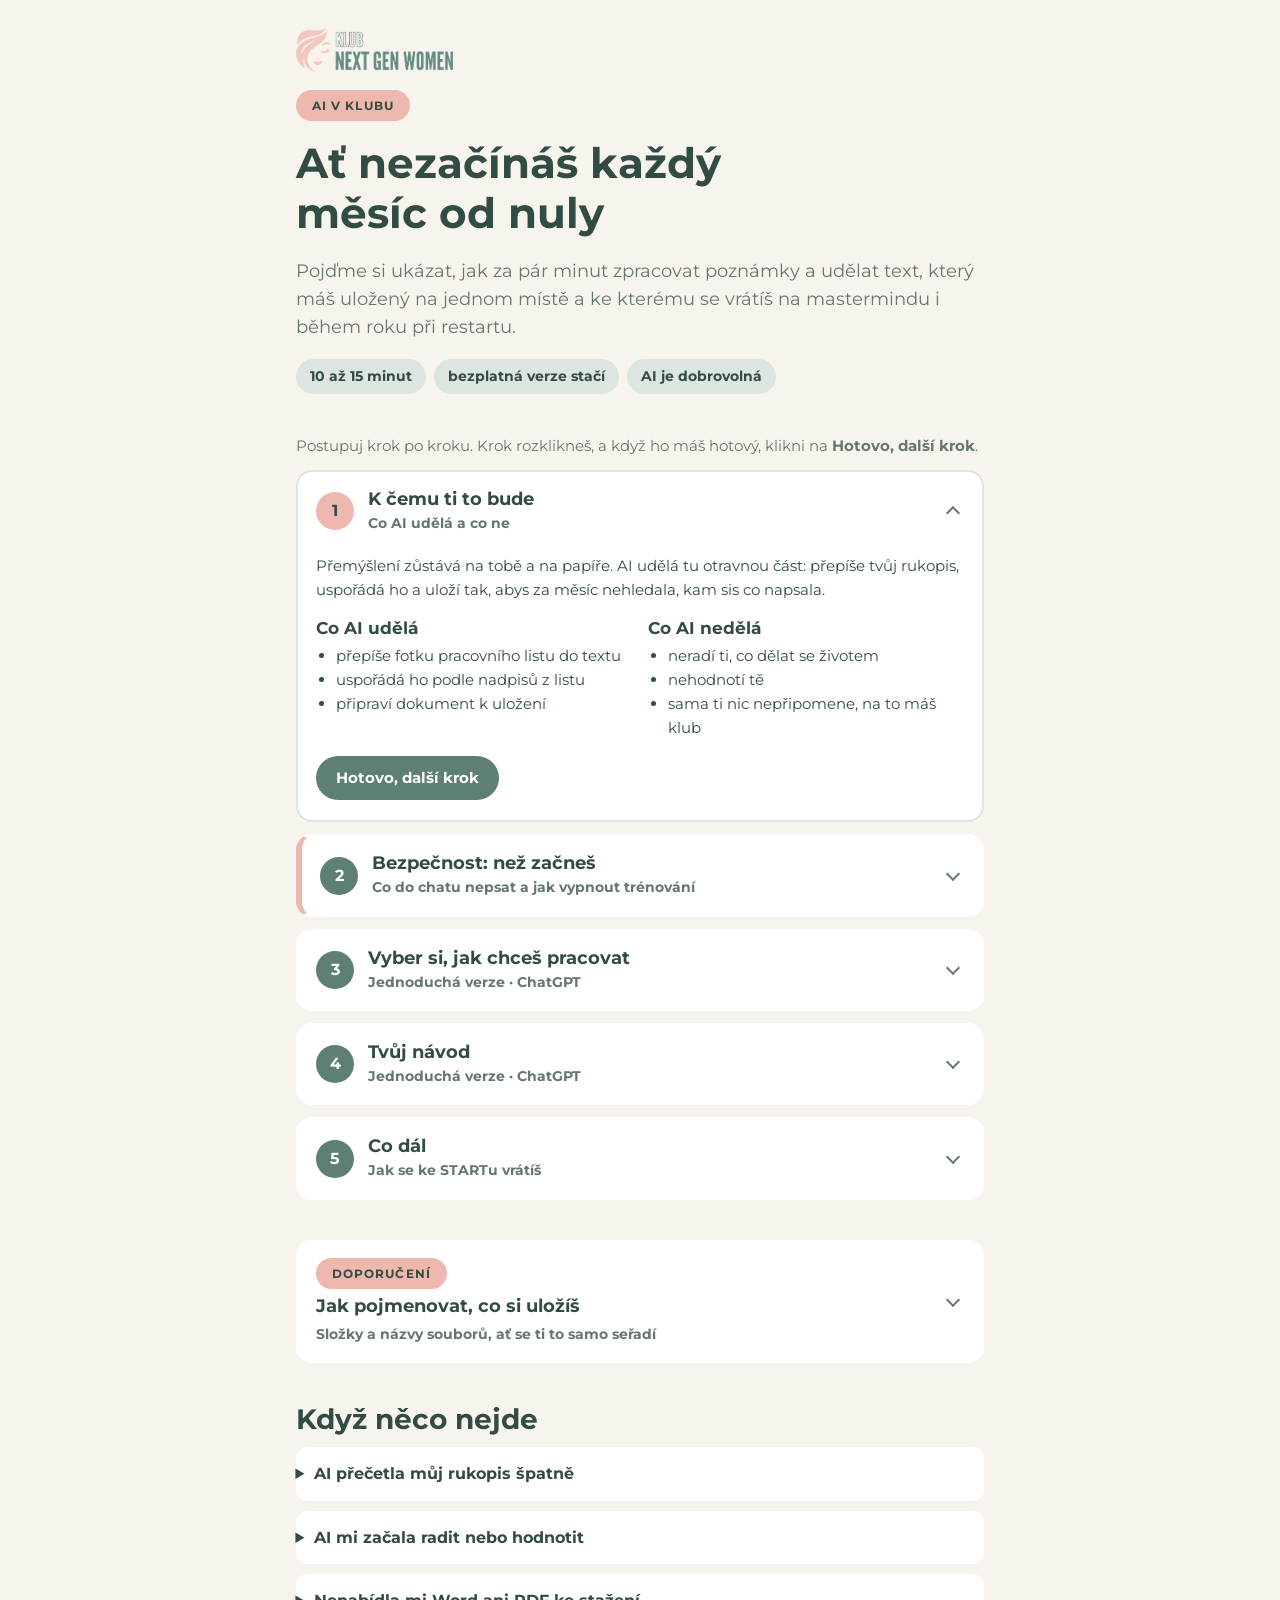
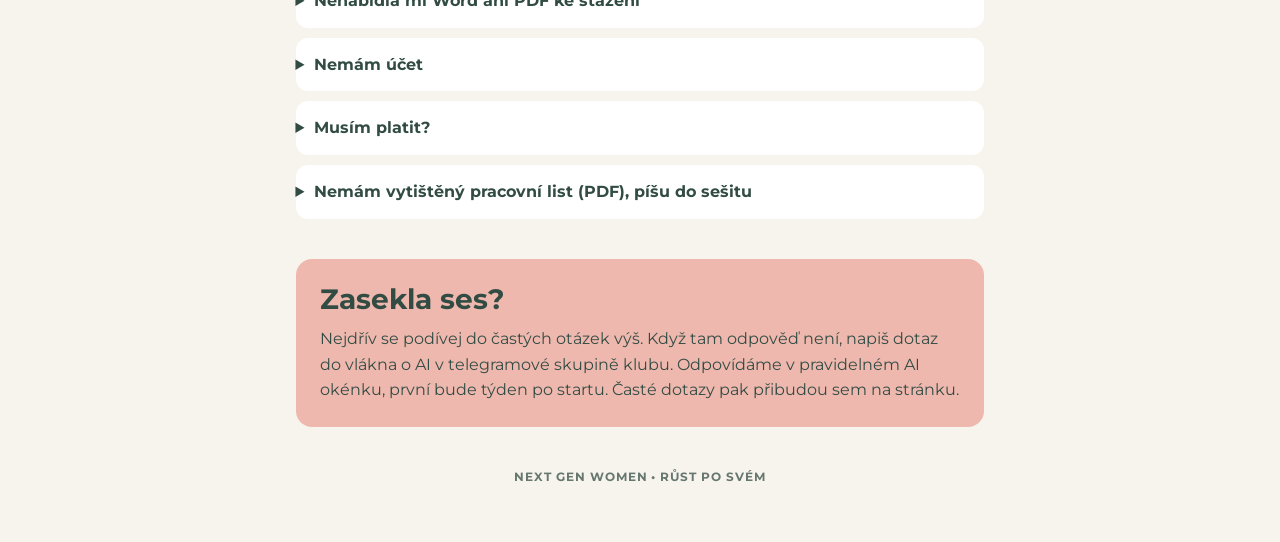
==== ai-k-tvemu-startu.html @ 0a8cf7b6 "AI k tvemu STARTu: rename label to AI v klubu Co-Authored-By: Claude Opus 5.5 <noreply@anthropic.com" ====
<!DOCTYPE html>
<html lang="cs">
<head>
<meta charset="UTF-8">
<meta name="viewport" content="width=device-width,initial-scale=1,viewport-fit=cover">
<title>AI v klubu · Next Gen Women</title>
<meta name="robots" content="noindex, nofollow">
<link rel="icon" type="image/svg+xml" href="assets/favicon.svg">
<link rel="preconnect" href="https://fonts.googleapis.com">
<link rel="stylesheet" href="https://fonts.googleapis.com/css2?family=Montserrat:wght@400;700&display=swap">
<style>
/* Layout: jeden úzký sloupec pro mobil, nahoře výběr cesty, pod ním jen návod pro zvolenou kombinaci. Brand Klubu NGW. */
:root {
  --bg: #F7F4ED;
  --surface: #FFFFFF;
  --fg: #324C44;
  --muted: #66776F;
  --accent: #5E7F74;
  --accent-2: #7E978C;
  --pale: #DCE5E0;
  --blush: #EFB8AE;
  --on-accent: #FFFFFF;
  --sel-bg: #324C44;
  --sel-fg: #FFFFFF;
  --code-bg: #F7F4ED;
  --logo-l: block;
  --logo-d: none;
  --radius: 16px;
  --pill: 100px;
  --font: 'Montserrat', 'Segoe UI', Arial, sans-serif;
}
@media (prefers-color-scheme: dark) {
  :root:not([data-theme="light"]) {
    --bg: #1E2B27; --surface: #273833; --fg: #F7F4ED; --muted: #B7C6BF;
    --accent: #5E7F74; --accent-2: #7E978C; --pale: #34483F; --blush: #EFB8AE;
    --on-accent: #FFFFFF; --sel-bg: #5E7F74; --sel-fg: #FFFFFF; --code-bg: #1E2B27;
    --logo-l: none; --logo-d: block; color-scheme: dark;
  }
}
:root[data-theme="dark"] {
  --bg: #1E2B27; --surface: #273833; --fg: #F7F4ED; --muted: #B7C6BF;
  --accent: #5E7F74; --accent-2: #7E978C; --pale: #34483F; --blush: #EFB8AE;
  --on-accent: #FFFFFF; --sel-bg: #5E7F74; --sel-fg: #FFFFFF; --code-bg: #1E2B27;
  --logo-l: none; --logo-d: block; color-scheme: dark;
}
* { box-sizing: border-box; }
body { background: var(--bg); color: var(--fg); font-family: var(--font); font-size: 16px; line-height: 1.6; margin: 0; }
.wrap { max-width: 720px; margin: 0 auto; padding-inline: 16px; padding-block: 28px 56px; display: flex; flex-direction: column; gap: 40px; }
h1, h2, h3 { font-weight: 700; text-wrap: balance; margin: 0; line-height: 1.2; }
h1 { font-size: clamp(1.9rem, 6vw, 2.6rem); }
h2 { font-size: clamp(1.35rem, 4vw, 1.75rem); }
h3 { font-size: 1.05rem; }
p { margin: 0; }
.muted { color: var(--muted); }
.pill { display: inline-block; background: var(--blush); color: #324C44; font-size: 12px; font-weight: 700; letter-spacing: .09em; text-transform: uppercase; padding: 6px 16px; border-radius: var(--pill); }
.pill.dark { background: var(--sel-bg); color: var(--sel-fg); }
section { display: flex; flex-direction: column; gap: 16px; }

/* hlavička */
header { display: flex; flex-direction: column; gap: 18px; }
.logo { height: 44px; width: auto; max-width: 100%; align-self: flex-start; object-fit: contain; }
header .pill { align-self: flex-start; }
.logo.l { display: var(--logo-l); }
.logo.d { display: var(--logo-d); }
.lead { font-size: 1.1rem; color: var(--muted); max-width: 60ch; }
.facts { display: flex; flex-wrap: wrap; gap: 8px; }
.fact { background: var(--pale); color: var(--fg); border-radius: var(--pill); padding: 6px 14px; font-size: 14px; font-weight: 700; }

/* proč */
.why { background: var(--surface); border-radius: var(--radius); padding: 24px; display: flex; flex-direction: column; gap: 14px; }
.cols { display: grid; grid-template-columns: 1fr 1fr; gap: 16px; }
.cols > div { min-width: 0; }
.cols ul { margin: 6px 0 0; padding-left: 20px; }
@media (max-width: 560px) { .cols { grid-template-columns: 1fr; } }

/* výběr */
.picker { display: flex; flex-direction: column; gap: 22px; }
.q { display: flex; flex-direction: column; gap: 10px; }
.q-label { font-size: 13px; font-weight: 700; letter-spacing: .08em; text-transform: uppercase; color: var(--muted); }
.opts { display: grid; gap: 10px; }
.opts.three { grid-template-columns: repeat(3, 1fr); }
.opts.two { grid-template-columns: repeat(2, 1fr); }
@media (max-width: 560px) { .opts.three { grid-template-columns: 1fr; } }
.opt { font: inherit; text-align: left; cursor: pointer; background: var(--surface); color: var(--fg); border: 2px solid var(--pale); border-radius: var(--radius); padding: 14px 16px; display: flex; flex-direction: column; gap: 4px; min-width: 0; }
.opt strong { font-size: 1rem; }
.opt span { font-size: 14px; color: var(--muted); line-height: 1.45; }
.opt:hover { border-color: var(--accent); }
.opt:focus-visible, .btn:focus-visible, summary:focus-visible { outline: 3px solid var(--blush); outline-offset: 2px; }
.opt[aria-pressed="true"] { background: var(--sel-bg); border-color: var(--sel-bg); color: var(--sel-fg); }
.opt[aria-pressed="true"] span { color: var(--sel-fg); opacity: .85; }
.tag { align-self: flex-start; font-size: 11px; font-weight: 700; letter-spacing: .08em; text-transform: uppercase; background: var(--blush); color: #324C44; border-radius: var(--pill); padding: 2px 10px; margin-bottom: 4px; }

/* návod */
.guide-head { display: flex; flex-direction: column; gap: 8px; }
.video { background: var(--sel-bg); color: var(--sel-fg); border-radius: var(--radius); padding: 22px; display: flex; align-items: center; gap: 18px; flex-wrap: wrap; }
.play { width: 56px; height: 56px; border-radius: 50%; background: var(--blush); flex: none; display: grid; place-items: center; }
.play svg { width: 22px; height: 22px; fill: #324C44; margin-left: 4px; }
.video .vt { flex: 1 1 200px; min-width: 0; display: flex; flex-direction: column; gap: 2px; }
.video .vt small { opacity: .85; font-size: 14px; }
.btn { font: inherit; font-weight: 700; font-size: 15px; cursor: pointer; border: 0; border-radius: var(--pill); padding: 10px 20px; background: var(--accent); color: var(--on-accent); text-decoration: none; display: inline-flex; align-items: center; gap: 8px; }
.btn:hover { background: #324C44; }
.btn.light { background: var(--surface); color: var(--fg); }
.btn.soon { background: transparent; color: var(--sel-fg); border: 2px solid currentColor; cursor: default; opacity: .8; }

ol.steps { list-style: none; margin: 0 0 0 18px; padding: 0; display: flex; flex-direction: column; gap: 14px; counter-reset: s; }
ol.steps > li { counter-increment: s; background: var(--surface); border-radius: var(--radius); padding: 18px 18px 18px 66px; position: relative; display: flex; flex-direction: column; gap: 8px; min-width: 0; }
ol.steps > li::before { content: counter(s); position: absolute; left: 16px; top: 16px; width: 34px; height: 34px; border-radius: 50%; background: var(--accent); color: #FFFFFF; font-weight: 700; display: grid; place-items: center; font-size: 15px; }
ol.steps > li.key::before { background: var(--blush); color: #324C44; }
ol.steps h3 { font-size: 1.02rem; }
ol.steps p, ol.steps ul { color: var(--fg); font-size: 15px; }
ol.steps ul { margin: 0; padding-left: 18px; }
.hint { font-size: 14px; color: var(--muted); }
@media (max-width: 420px) { ol.steps > li { padding: 60px 16px 16px; } ol.steps { margin-left: 10px; } }

.prompt { background: var(--code-bg); border: 1px solid var(--pale); border-radius: 12px; overflow: hidden; }
.prompt-bar { display: flex; justify-content: space-between; align-items: center; gap: 10px; padding: 8px 8px 8px 14px; border-bottom: 1px solid var(--pale); flex-wrap: wrap; }
.prompt-bar b { font-size: 13px; letter-spacing: .06em; text-transform: uppercase; color: var(--muted); }
.prompt-bar .btn { padding: 7px 16px; font-size: 14px; }
.prompt pre { margin: 0; padding: 14px; white-space: pre-wrap; word-break: break-word; font-family: var(--font); font-size: 14px; line-height: 1.55; color: var(--fg); }

.name { display: grid; grid-template-columns: auto 1fr; gap: 6px 14px; background: var(--surface); border-radius: var(--radius); padding: 18px; font-size: 15px; }
.name code { font-family: ui-monospace, Consolas, monospace; font-size: 14px; background: var(--pale); padding: 2px 8px; border-radius: 6px; word-break: break-all; }
.name dt { font-weight: 700; }
.name dd { margin: 0; min-width: 0; }
@media (max-width: 480px) { .name { grid-template-columns: 1fr; } .name dd { margin-bottom: 8px; } }

/* bezpečnost */
.safety { background: var(--surface); border-radius: var(--radius); padding: 24px; display: flex; flex-direction: column; gap: 16px; border-left: 6px solid var(--blush); }
.nogo { display: flex; flex-wrap: wrap; gap: 8px; list-style: none; padding: 0; margin: 0; }
.nogo li { background: var(--pale); border-radius: var(--pill); padding: 5px 12px; font-size: 14px; }
.path { display: flex; flex-wrap: wrap; align-items: center; gap: 6px; font-size: 14px; }
.path span { background: var(--bg); border: 1px solid var(--pale); border-radius: 8px; padding: 3px 10px; font-weight: 700; }
.path i { font-style: normal; color: var(--muted); }
.sblock { background: var(--bg); border-radius: 12px; padding: 16px 18px; display: flex; flex-direction: column; gap: 10px; }
.sblock ul, .sblock ol { margin: 0; padding-left: 22px; display: flex; flex-direction: column; gap: 4px; font-size: 15px; }
.nolist li::marker { color: var(--blush); font-size: 1.2em; }
.clicks { gap: 6px !important; }
.tool-mini .opt { padding: 8px 14px; align-items: center; text-align: center; }
.clicks li::marker { color: var(--accent); font-weight: 700; }
.notes { color: var(--muted); font-size: 14px !important; border-top: 1px solid var(--pale); padding-top: 10px !important; padding-left: 18px !important; }

details { background: var(--surface); border-radius: 12px; padding: 0 18px; }
summary { cursor: pointer; font-weight: 700; padding: 14px 0; list-style-position: outside; }
details > div { padding-bottom: 16px; font-size: 15px; display: flex; flex-direction: column; gap: 8px; }
.faq { display: flex; flex-direction: column; gap: 10px; }

.help { background: var(--blush); color: #324C44; border-radius: var(--radius); padding: 24px; display: flex; flex-direction: column; gap: 10px; }
footer { font-size: 12px; font-weight: 700; letter-spacing: .08em; text-transform: uppercase; color: var(--muted); text-align: center; }
.toast { color: var(--muted); font-size: 13px; }
@media (prefers-reduced-motion: no-preference) { .opt, .btn { transition: background .15s, border-color .15s; } }

/* sbalitelné kroky */
.flow { display: flex; flex-direction: column; gap: 12px; }
.howto { color: var(--muted); font-size: 15px; }
details.sec { background: var(--surface); border-radius: var(--radius); padding: 0; border: 2px solid transparent; }
details.sec[open] { border-color: var(--pale); }
details.sec.safe { border-left: 6px solid var(--blush); }
details.sec > summary { list-style: none; display: flex; align-items: center; gap: 14px; padding: 16px 18px; cursor: pointer; }
details.sec > summary::-webkit-details-marker, ol.steps summary::-webkit-details-marker { display: none; }
.num { width: 38px; height: 38px; flex: none; border-radius: 50%; background: var(--accent); color: #FFFFFF; font-weight: 700; display: grid; place-items: center; }
details.sec[open] .num { background: var(--blush); color: #324C44; }
details.sec.done .num { background: var(--sel-bg); color: var(--sel-fg); font-size: 0; }
details.sec.done .num::after { content: "✓"; font-size: 17px; }
.st { flex: 1; min-width: 0; display: flex; flex-direction: column; gap: 2px; }
.sh { font-weight: 700; font-size: 1.1rem; line-height: 1.25; }
.ss { font-size: 14px; color: var(--muted); }
.chev { width: 10px; height: 10px; flex: none; border-right: 2px solid var(--muted); border-bottom: 2px solid var(--muted); transform: rotate(45deg); margin: 0 6px 4px 0; }
details[open] > summary .chev { transform: rotate(225deg); margin: 4px 6px 0 0; }
.sec-body { padding: 4px 18px 20px; display: flex; flex-direction: column; gap: 16px; }
.btn.next, .btn.next-step { align-self: flex-start; }
.btn.undo { background: transparent; color: var(--fg); border: 2px solid var(--pale); }
.btn.undo:hover { background: var(--pale); }
ol.steps > li { padding: 0 !important; }
ol.steps > li::before { display: none; }
ol.steps details > summary { list-style: none; display: flex; align-items: center; gap: 12px; padding: 14px 16px; cursor: pointer; }
ol.steps details > summary h3 { flex: 1; min-width: 0; }
ol.steps .snum { width: 32px; height: 32px; flex: none; border-radius: 50%; background: var(--accent); color: #FFFFFF; font-weight: 700; font-size: 14px; display: grid; place-items: center; }
ol.steps li.key .snum { background: var(--blush); color: #324C44; }
ol.steps details.done .snum { background: var(--sel-bg); color: var(--sel-fg); font-size: 0; }
ol.steps details.done .snum::after { content: "✓"; font-size: 15px; }
ol.steps details { padding: 0; background: transparent; border-radius: var(--radius); }
ol.steps .sbody { padding: 0 16px 16px; display: flex; flex-direction: column; gap: 10px; }
ol.steps > li { background: var(--bg) !important; }
summary:focus-visible { outline: 3px solid var(--blush); outline-offset: 2px; border-radius: var(--radius); }
/* doporučení: struktura složky */
.tip .st { gap: 6px; }
.tip .pill { align-self: flex-start; }
.tree { background: var(--bg); border-radius: 12px; padding: 16px; font-size: 15px; }
.tree code { font-family: ui-monospace, Consolas, monospace; font-size: 14px; background: var(--pale); padding: 2px 8px; border-radius: 6px; word-break: break-all; }
.tree .lbl { font-weight: 700; }
.tree .folder, .tree li { display: flex; flex-wrap: wrap; align-items: center; gap: 4px 12px; }
.tree ul { list-style: none; margin: 10px 0 0 14px; padding: 0 0 0 20px; border-left: 2px solid var(--accent); display: flex; flex-direction: column; gap: 10px; }
.tree li { position: relative; }
.tree li::before { content: ""; position: absolute; left: -20px; top: 13px; width: 14px; border-top: 2px solid var(--accent); }
.tree .folder > ul { flex-basis: 100%; }
.tree li > ul { flex-basis: 100%; margin-top: 8px; gap: 6px; }
.tree code.dir { background: var(--sel-bg); color: var(--sel-fg); font-weight: 700; }
.tree li.more { color: var(--muted); font-size: 14px; }
.tree li .lbl { font-weight: 400; color: var(--muted); }
</style>

</head>
<body>
<div class="wrap">

<header>
  <img class="logo l" src="[data-uri]" alt="Klub Next Gen Women">
  <img class="logo d" src="[data-uri]" alt="Klub Next Gen Women">
  <span class="pill">AI v klubu</span>
  <h1>Ať nezačínáš každý měsíc od nuly</h1>
  <p class="lead">Pojďme si ukázat, jak za pár minut zpracovat poznámky a udělat text, který máš uložený na jednom místě a ke kterému se vrátíš na mastermindu i během roku při restartu.</p>
  <div class="facts"><span class="fact">10 až 15 minut</span><span class="fact">bezplatná verze stačí</span><span class="fact">AI je dobrovolná</span></div>
</header>

<div class="flow">
<p class="howto">Postupuj krok po kroku. Krok rozklikneš, a když ho máš hotový, klikni na <b>Hotovo, další krok</b>.</p>
<details class="sec " id="k1" open>
  <summary><span class="num">1</span><span class="st"><span class="sh">K čemu ti to bude</span><span class="ss">Co AI udělá a co ne</span></span><span class="chev" aria-hidden="true"></span></summary>
  <div class="sec-body">
  <p>Přemýšlení zůstává na tobě a na papíře. AI udělá tu otravnou část: přepíše tvůj rukopis, uspořádá ho a uloží tak, abys za měsíc nehledala, kam sis co napsala.</p>
  <div class="cols">
    <div><h3>Co AI udělá</h3><ul><li>přepíše fotku pracovního listu do textu</li><li>uspořádá ho podle nadpisů z listu</li><li>připraví dokument k uložení</li></ul></div>
    <div><h3>Co AI nedělá</h3><ul><li>neradí ti, co dělat se životem</li><li>nehodnotí tě</li><li>sama ti nic nepřipomene, na to máš klub</li></ul></div>
  </div>
  <button type="button" class="btn next" data-next="k3">Hotovo, další krok</button>
  </div>
</details>
<details class="sec safe" id="k3">
  <summary><span class="num">2</span><span class="st"><span class="sh">Bezpečnost: než začneš</span><span class="ss">Co do chatu nepsat a jak vypnout trénování</span></span><span class="chev" aria-hidden="true"></span></summary>
  <div class="sec-body">
  <div class="video" id="safety-video"></div>
  <p>Psát o sobě, o energii a o vztazích je v pořádku. Jen tak, aby z toho nešel poznat nikdo další.</p>
  <div class="sblock">
    <h3>Do chatu nedávej</h3>
    <ul class="nolist">
      <li>rodná čísla a čísla dokladů</li>
      <li>čísla účtů a karet, hesla</li>
      <li>zdravotní diagnózy</li>
      <li>jména a údaje o dětech a dalších lidech</li>
      <li>věci z práce: klienty, čísla, interní dokumenty</li>
    </ul>
    <p class="hint">Místo jmen piš „partner“, „šéfová“, „starší syn“.</p>
  </div>
  <div class="sblock">
    <h3 id="safety-title">Vypni trénování na svých datech</h3>
    <div class="opts two tool-mini" role="group" aria-label="Nástroj">
      <button type="button" class="opt" data-tool="chatgpt" aria-pressed="true"><strong>ChatGPT</strong></button>
      <button type="button" class="opt" data-tool="claude" aria-pressed="false"><strong>Claude</strong></button>
    </div>    <ol class="clicks" id="safety-path"></ol>
    <ul class="notes" id="safety-note"></ul>
  </div>

  <button type="button" class="btn next" data-next="k2">Hotovo, další krok</button>
  </div>
</details>
<details class="sec " id="k2">
  <summary><span class="num">3</span><span class="st"><span class="sh">Vyber si, jak chceš pracovat</span><span class="ss" id="sel-sum">Jednoduchá verze · ChatGPT</span></span><span class="chev" aria-hidden="true"></span></summary>
  <div class="sec-body">
  <p class="muted">Návod v kroku 4 se přizpůsobí. Uvidíš jen to, co potřebuješ. Volbu můžeš kdykoliv změnit.</p>
  <div class="q">
    <div class="q-label" id="q1">Jakou verzi chceš</div>
    <div class="opts two" role="group" aria-labelledby="q1">
      <button type="button" class="opt" id="opt-zaklad" data-var="zaklad" aria-pressed="true"><span class="tag">Nejjednodušší</span><strong>Jednoduchá verze</strong><span>Jeden chat, ze kterého si stáhneš hotový dokument. Funguje na mobilu i na počítači.</span></button>
      <button type="button" class="opt" id="opt-projekt" data-var="projekt" aria-pressed="false"><strong>Organizovaná verze</strong><span>Vlastní projekt v AI, kde máš všechno z klubu pohromadě na celý ročník. Nastavení zabere asi 20 minut.</span></button>
    </div>
  </div>
  <div class="q">
    <div class="q-label" id="q2">V jakém nástroji</div>
    <div class="opts two" role="group" aria-labelledby="q2">
      <button type="button" class="opt" id="opt-chatgpt" data-tool="chatgpt" aria-pressed="true"><strong>ChatGPT</strong><span>Nejrozšířenější, možná ho už máš.</span></button>
      <button type="button" class="opt" id="opt-claude" data-tool="claude" aria-pressed="false"><strong>Claude</strong><span>Když už ho používáš nebo ho chceš zkusit.</span></button>
    </div>
    <p class="hint">Vyber si jeden nástroj a drž se ho. Když budeš přeskakovat mezi aplikacemi, rozpadne se ti to zase do několika míst.</p>
  </div>

  <button type="button" class="btn next" data-next="k4">Hotovo, další krok</button>
  </div>
</details>
<details class="sec " id="k4">
  <summary><span class="num">4</span><span class="st"><span class="sh">Tvůj návod</span><span class="ss" id="guide-sum">Jednoduchá verze · ChatGPT</span></span><span class="chev" aria-hidden="true"></span></summary>
  <div class="sec-body">
  <p class="muted" id="guide-sub"></p>
  <div class="video" id="guide-video"></div>
  <ol class="steps" id="steps"></ol>
  <button type="button" class="btn next" data-next="k6">Hotovo, další krok</button>
  </div>
</details>
<details class="sec " id="k6">
  <summary><span class="num">5</span><span class="st"><span class="sh">Co dál</span><span class="ss">Jak se ke STARTu vrátíš</span></span><span class="chev" aria-hidden="true"></span></summary>
  <div class="sec-body">
  <p id="next-text"></p>
  <p class="muted">Další prompty, třeba na přípravu na mastermind, dostaneš v klubu postupně. Teď stačí mít START uložený na jednom místě.</p>
  
  </div>
</details>
</div>

<details class="sec tip">
  <summary><span class="st"><span class="pill">Doporučení</span><span class="sh">Jak pojmenovat, co si uložíš</span><span class="ss">Složky a názvy souborů, ať se ti to samo seřadí</span></span><span class="chev" aria-hidden="true"></span></summary>
  <div class="sec-body">
  <p>Vždycky název a datum ve tvaru rok-měsíc-den. Soubory se pak samy seřadí od nejstaršího a za půl roku najdeš cokoliv během vteřiny. Bez háčků a mezer, ať to funguje všude.</p>
  <p id="tip-sub" class="muted"></p>
  <div class="tree" id="tip-tree"></div>
  </div>
</details>
<section class="faq" aria-labelledby="faq-h">
  <h2 id="faq-h">Když něco nejde</h2>
  <details><summary>AI přečetla můj rukopis špatně</summary><div><p>Napiš jí, co je správně, třeba: „V části Priority má být místo ‚běhání‘ slovo ‚bydlení‘.“ Opravuj, dokud text nesedí. Příště můžeš fotit blíž a na denním světle.</p></div></details>
  <details><summary>AI mi začala radit nebo hodnotit</summary><div><p>Napiš: „Neraď mi a nehodnoť. Jen přepiš a uspořádej, co jsem napsala.“ Rozhodnutí jsou tvoje, AI tu je na přepis a pořádek.</p></div></details>
  <details><summary>Nenabídla mi Word ani PDF ke stažení</summary><div><p>Pod odpovědí je ikonka kopírování. Zkopíruj text, vlož ho do Wordu, Google Dokumentů nebo Poznámek v telefonu a ulož s názvem podle pravidla výš. Výsledek je stejný.</p></div></details>
  <details><summary>Nemám účet</summary><div><p id="faq-account"></p></div></details>
  <details><summary>Musím platit?</summary><div><p id="faq-pay"></p></div></details>
  <details><summary>Nemám vytištěný pracovní list (PDF), píšu do sešitu</summary><div><p>Nevadí, list tisknout nemusíš. Piš do sešitu nebo na papír a jednotlivé části si nadepiš stejně jako v listu: vize, energie, kde jsem teď, priority a cíle. Pak stránky vyfoť a postupuj stejně. Prompt tvoje nadpisy zachová.</p></div></details>
</section>

<section class="help" aria-labelledby="pomoc">
  <h2 id="pomoc">Zasekla ses?</h2>
  <p>Nejdřív se podívej do častých otázek výš. Když tam odpověď není, napiš dotaz do vlákna o AI v telegramové skupině klubu. Odpovídáme v pravidelném AI okénku, první bude týden po startu. Časté dotazy pak přibudou sem na stránku.</p>
</section>

<footer>Next Gen Women • Růst po svém</footer>
</div>

<script>
/* ===== ODKAZY NA VIDEA (zatím TESTOVACÍ odkaz, nahradit skutečnými videi): sem vlož odkazy, až budou videa nahraná (YouTube, Vimeo, Disk). Prázdné = "Video připravujeme". ===== */
const VIDEA = {
  'zaklad-chatgpt': 'https://www.youtube.com/watch?v=aqz-KE-bpKQ', 'zaklad-claude': 'https://www.youtube.com/watch?v=aqz-KE-bpKQ',
  'projekt-chatgpt': 'https://www.youtube.com/watch?v=aqz-KE-bpKQ', 'projekt-claude': 'https://www.youtube.com/watch?v=aqz-KE-bpKQ',
  'bezpecnost-chatgpt': 'https://youtu.be/04ktSjGd4II', 'bezpecnost-claude': 'https://youtu.be/04ktSjGd4II'
};

const today = (() => { const d = new Date(); const p = n => String(n).padStart(2, '0'); return d.getFullYear() + '-' + p(d.getMonth() + 1) + '-' + p(d.getDate()); })();

const TOOLS = {
  chatgpt: {
    name: 'ChatGPT', web: 'chatgpt.com', store: 'ChatGPT od OpenAI',
    attachMobile: 'Klepni na <b>+</b> vedle pole pro psaní a vyber fotky.',
    attachPc: 'Klikni na <b>+</b> vedle pole pro psaní a vyber fotky, nebo je do okna přetáhni myší.',
    safetyPath: ['Otevři svůj profil: na mobilu přes postranní panel, na počítači vlevo dole.', 'Klikni na <b>Nastavení (Settings)</b>.', 'Otevři <b>Ovládání dat (Data controls)</b>.', 'Vypni <b>„Improve the model for everyone“</b>.'],
    safetyNote: ['V bezplatném ChatGPT je trénování zapnuté automaticky.', 'Stačí to udělat jednou, platí pro celý účet.', 'Týká se jen chatů od vypnutí, proto to udělej před prvním nahráním.'],
    project: { where: 'V levém panelu najdi <b>Projekty</b> a klikni na <b>Nový projekt</b>.', instr: 'V projektu otevři nastavení (ikonka vpravo nahoře) a najdi pole <b>Instrukce</b>.', files: 'V projektu najdi <b>Soubory</b> a přidej stažený dokument.', limit: 'Projekty jsou v ChatGPT i v bezplatné verzi.' },
    pay: 'Ne. Hodně toho zvládneš i v bezplatném ChatGPT, obě verze návodu v něm fungují včetně projektů. Bezplatná verze má ale omezený počet zpráv a nahraných souborů za den. Doporučujeme proto placenou verzi <b>ChatGPT Plus</b>: nenarazíš na limity uprostřed práce a dostaneš silnější modely.',
    account: 'Jdi na <b>chatgpt.com</b> nebo si z App Store či Google Play stáhni aplikaci <b>ChatGPT</b> od OpenAI. Klikni na <b>Zaregistrovat se (Sign up)</b> a pokračuj e-mailem, účtem Google nebo Apple. Registrace je zdarma.'
  },
  claude: {
    name: 'Claude', web: 'claude.ai', store: 'Claude od Anthropic',
    attachMobile: 'Klepni na <b>+</b> u pole pro psaní a vyber fotky.',
    attachPc: 'Klikni na <b>+</b> u pole pro psaní a vyber fotky, nebo je do okna přetáhni myší.',
    safetyPath: ['Klikni na své jméno v menu.', 'Otevři <b>Nastavení (Settings)</b>.', 'Otevři <b>Soukromí (Privacy)</b>.', 'Vypni <b>„Help improve Claude“</b>.'],
    safetyNote: ['Claude se na trénování ptá při prvním přihlášení. Zkontroluj, co jsi zvolila.', 'Stačí to udělat jednou, platí pro celý účet a nové chaty.', 'V aplikaci se přepínač může jmenovat trochu jinak, hledej ho v části Soukromí.'],
    project: { where: 'V levém panelu klikni na <b>Projekty (Projects)</b> a pak na <b>Nový projekt</b>.', instr: 'V projektu najdi pole <b>Instrukce (Instructions)</b> a klikni na úpravu.', files: 'V projektu najdi <b>Soubory (Files)</b>, klikni na <b>+</b> a přidej stažený dokument.', limit: 'V bezplatné verzi můžeš mít nejvýš pět projektů. Na klub ti stačí jeden.' },
    pay: 'Ne. Hodně toho zvládneš i v bezplatném Claudovi, obě verze návodu v něm fungují, projekty až do pěti. Bezplatná verze má ale omezený počet zpráv. Doporučujeme proto placenou verzi <b>Claude Pro</b>: nenarazíš na limity uprostřed práce a projektů můžeš mít, kolik chceš.',
    account: 'Jdi na <b>claude.ai</b> nebo si z App Store či Google Play stáhni aplikaci <b>Claude</b> od Anthropic. Zadej svůj e-mail nebo klikni na <b>Pokračovat přes Google (Continue with Google)</b>. Při registraci e-mailem ti přijde odkaz nebo kód pro přihlášení. Registrace je zdarma.'
  }
};

const VARS = {
  zaklad: { label: 'Jednoduchá verze', sub: 'Na mobilu i na počítači. Přepíšeš list v jednom chatu a hotový dokument si uložíš do složky.' },
  projekt: { label: 'Organizovaná verze', sub: 'Jednou nastavíš projekt s instrukcemi a pak do něj nosíš všechno z klubu. Nastavení zabere asi 20 minut, nejlíp na počítači.' }
};

const PROMPT_START = () => `Na fotkách je můj ručně vyplněný pracovní list z Klubu Next Gen Women.

1. Přepiš text z fotek co nejpřesněji. Nic nepřidávej, nevylepšuj a neraď mi.
2. Zachovej nadpisy a pořadí z pracovního listu. Když je nějaká část prázdná, napiš „nevyplněno“.
3. Místa, která nejde přečíst, označ [nečitelné] a na konci se mě na ně zeptej.
4. Nahoru dej název „Můj START“ a datum, kdy jsem poznámky psala. Na datum se mě nejdřív zeptej.

Odpovídej česky.`;

const PROMPT_EXPORT = (fmt) => `Text je v pořádku. Udělej z něj ${fmt} ke stažení. Text neměň.

Soubor pojmenuj Muj-START_RRRR-MM-DD. Datum je den, kdy jsem poznámky psala, takže se mě na něj nejdřív zeptej.`;

const PROMPT_PROJECT = () => `Jsem členka Klubu Next Gen Women. V klubu pracuji podle rámce START: vize, energie, kde jsem teď, priority a cíle. V souborech tohoto projektu je můj aktuální START.

Když ti pošlu poznámky nebo fotku:
- přepiš je a uspořádej podle mé struktury,
- drž se toho, co jsem napsala, nic si nedomýšlej,
- neraď mi, co mám dělat, a nehodnoť mě. Můžeš se doptat otázkou,
- když řeším rozhodnutí, ukaž mi, co k tomu říká moje vize a priority. Rozhodnutí nech na mně.

Výstupy pojmenuj ve tvaru Nazev_RRRR-MM-DD (například Mastermind_2026-10-21).
Odpovídej česky a stručně.`;

const PROMPT_START_PROJECT = () => `Na fotkách je můj vyplněný pracovní list. Přepiš ho podle instrukcí projektu, zachovej nadpisy z listu a nahoru dej „Můj START“ a datum, kdy jsem poznámky psala. Na datum se mě nejdřív zeptej. Nečitelná místa označ [nečitelné] a zeptej se mě na ně.`;

let pid = 0;
function promptBox(title, text) {
  const id = 'p' + (++pid);
  return `<div class="prompt"><div class="prompt-bar"><b>${title}</b><button type="button" class="btn copy" data-target="${id}">Kopírovat</button></div><pre id="${id}">${text.replace(/</g, '&lt;')}</pre></div>`;
}

const fill = (t) => `<h3>Vyplň pracovní list rukou</h3><p>Čitelně, klidně hůlkovým písmem. Sešit nebo lístečky fungují taky.</p>`;
const photo = `<h3>Vyfoť ho</h3><p>Každou stranu zvlášť, shora a na světle, ať je vidět celá stránka.</p>`;
const check = `<h3>Zkontroluj přepis</h3><p>AI se v rukopisu občas splete. Přečti si výsledek a oprav, co nesedí, třeba: „V části Priority má být…“. Pokračuj, dokud text nesedí.</p>`;

function steps(v, k) {
  const t = TOOLS[k];
  if (v === 'zaklad') return [
    { h: fill() },
    { h: `<h3>Vyfoť ho</h3><p>Každou stranu zvlášť, shora a na světle, ať je vidět celá stránka. Budeš pracovat na počítači? Pošli si fotky e-mailem sama sobě, přes OneDrive, Google Fotky nebo AirDrop.</p>` },
    { h: `<h3>Otevři ${t.name} a založ nový chat</h3><p>Na mobilu otevři aplikaci <b>${t.store}</b> z App Store nebo Google Play, na počítači jdi v prohlížeči na <b>${t.web}</b>. Přihlas se. Trénování na datech máš vypnuté podle návodu výš.</p>` },
    { key: true, h: `<h3>Přilož fotky a vlož prompt</h3><p>Klepni nebo klikni na <b>+</b> vedle pole pro psaní a vyber fotky. Na počítači je můžeš do okna i přetáhnout myší. Pak zkopíruj text níž, vlož ho do pole pro psaní a odešli.</p>${promptBox('Prompt: přepis listu', PROMPT_START())}` },
    { h: check },
    { key: true, h: `<h3>Nech si udělat dokument a ulož ho</h3><p>Na konci vlákna požádej o Word nebo PDF. Tenhle text vlož jako další zprávu:</p>${promptBox('Prompt: Word ke stažení', PROMPT_EXPORT('dokument Word (.docx)'))}<p>Klepni na soubor v odpovědi a ulož ho do složky <b>Klub-NGW_2026-27</b>: v telefonu do <b>Souborů</b>, na OneDrive nebo Google Disk, v počítači třeba do Dokumentů. Chceš PDF? Napiš ve zprávě „PDF“ místo „dokument Word“.</p><p class="hint">Stejný chat uvidíš na mobilu i na ${t.web}, když se přihlásíš stejným účtem.</p>` },
    { h: `<h3>Přejmenuj chat na „Můj START“</h3><p>V seznamu chatů na něj na mobilu podrž prst, na počítači na něj najeď myší, a zvol přejmenování. Příště ho najdeš hned.</p>` }
  ];
  return [
    { h: `<h3>Vyplň list rukou a vyfoť ho</h3><p>Každou stranu zvlášť, shora a na světle. Projekt je nejpohodlnější nastavit na počítači, tak si fotky pošli i tam.</p>` },
    { h: `<h3>Založ projekt</h3><p>Otevři ${t.web}. ${t.project.where} Pojmenuj ho <b>Můj růst · Klub NGW</b>.</p><p class="hint">${t.project.limit}</p>` },
    { key: true, h: `<h3>Vlož instrukce projektu</h3><p>${t.project.instr} Vlož tam tenhle text. Projekt ho pak čte u každého chatu, takže ho nemusíš opakovat.</p>${promptBox('Instrukce projektu', PROMPT_PROJECT())}` },
    { key: true, h: `<h3>V projektu založ chat, přilož fotky a vlož prompt</h3><p>Chat zakládej uvnitř projektu, ne na hlavní stránce. ${t.attachPc}</p>${promptBox('Prompt: přepis listu', PROMPT_START_PROJECT())}` },
    { h: check },
    { h: `<h3>Ulož START do souborů projektu</h3><p>Požádej o dokument:</p>${promptBox('Prompt: Word ke stažení', PROMPT_EXPORT('dokument Word (.docx)'))}<p>Stáhni ho do složky <b>Klub-NGW_2026-27</b> v počítači. ${t.project.files} Teď ho AI uvidí v každém chatu v projektu.</p>` },
    { h: `<h3>Jak s projektem pracovat dál</h3><ul><li>Každý mastermind nebo restart = nový chat uvnitř projektu.</li><li>Když si START upravíš, nahraj novou verzi a starou ze souborů projektu smaž. Jinak bude AI pracovat se starou vizí.</li><li>Projekt ti sám nic nepřipomene. Vracíš se do něj ty, když tě klub pozve.</li></ul>` }
  ];
}

function videoCard(key, title, sub) {
  const url = VIDEA[key];
  const btn = url ? `<a class="btn light" href="${url}" target="_blank" rel="noopener">Pustit video</a>` : `<span class="btn soon">Video připravujeme</span>`;
  return `<div class="play" aria-hidden="true"><svg viewBox="0 0 24 24"><path d="M6 4l14 8-14 8z"/></svg></div><div class="vt"><strong>${title}</strong><small>${sub}</small></div>${btn}`;
}

let state = { v: 'zaklad', k: 'chatgpt' };
const OLD = { mobil: 'zaklad', pocitac: 'zaklad' };
try { const s = JSON.parse(localStorage.getItem('ngw-ai-volba') || 'null'); if (s && OLD[s.v]) s.v = OLD[s.v]; if (s && VARS[s.v] && TOOLS[s.k]) state = s; } catch (e) {}
const h = (location.hash || '').slice(1).split('-'); if (OLD[h[0]]) h[0] = OLD[h[0]];
if (VARS[h[0]] && TOOLS[h[1]]) state = { v: h[0], k: h[1] };

/* Doporučení: struktura složky podle zvolené verze. Složka = [název, [obsah]], soubor = řetězec nebo [štítek, název]. */
const D = () => 'Muj-START_' + today;
const TREES = {
  zaklad: {
    sub: 'Všechno z klubu ukládej do jedné složky. Stejný typ souboru má vždy stejný název, liší se jen datem.',
    tree: ['Klub-NGW_2026-27', [D(), 'Mastermind_2026-10-21', 'Mastermind_2026-11-18', 'Mastermind_2026-12-16', 'Restart_2026-11-04', 'Restart_2026-12-02']]
  },
  projekt: {
    sub: 'V organizované verzi si složku rozděl na podsložky. Číslo na začátku drží pořadí, uvnitř se soubory řadí podle data. Stejné soubory pak nahráváš i do projektu.',
    tree: ['Klub-NGW_2026-27', [
      ['00_Zaklad', [D(), 'Instrukce-projektu']],
      ['01_Mesicni_restarty', ['Restart_2026-11-04', 'Restart_2026-12-02', 'Restart_2027-01-06']],
      ['02_Masterminds', ['Mastermind_2026-10-21', 'Mastermind_2026-11-18', 'Mastermind_2026-12-16']],
      ['03_Denik', ['Denik_2026-10-15', 'Denik_2026-10-22', 'Denik_2026-10-29']],
      ['04_Hoste_a_nastroje', ['Host_2026-11-11', 'Host_2026-12-09', 'Kolo-zivota_2026-12-09']],
      ['05_Retrospektivy', ['Retrospektiva_2027-01-27', 'Retrospektiva_2027-06-30']]
    ]]
  }
};
const isDir = (n) => Array.isArray(n) && Array.isArray(n[1]);
function treeHtml(n) {
  if (isDir(n)) return `<code class="dir">${n[0]}</code><ul>${n[1].map(c => `<li>${treeHtml(c)}</li>`).join('')}</ul>`;
  return `<code>${n}</code>`;
}

function render() {
  const { v, k } = state, t = TOOLS[k];
  document.querySelectorAll('[data-var]').forEach(b => b.setAttribute('aria-pressed', b.dataset.var === v));
  document.querySelectorAll('[data-tool]').forEach(b => b.setAttribute('aria-pressed', b.dataset.tool === k));
  const lbl = VARS[v].label + ' · ' + t.name;
  document.getElementById('sel-sum').textContent = lbl;
  document.getElementById('guide-sum').textContent = lbl;
  document.getElementById('guide-sub').textContent = VARS[v].sub;
  document.getElementById('guide-video').innerHTML = videoCard(v + '-' + k, 'Video: ' + VARS[v].label.toLowerCase() + ' v ' + (k === 'chatgpt' ? 'ChatGPT' : 'Claudovi'), 'Celý postup od fotky po uložený dokument, pár minut.');
  document.getElementById('safety-video').innerHTML = videoCard('bezpecnost-' + k, 'Video: bezpečnost v ' + (k === 'chatgpt' ? 'ChatGPT' : 'Claudovi'), 'Co do chatu nepsat a kde vypnout trénování.');
  document.getElementById('safety-title').textContent = 'Vypni trénování na svých datech v ' + (k === 'chatgpt' ? 'ChatGPT' : 'Claudovi');
  document.getElementById('safety-path').innerHTML = t.safetyPath.map(s => `<li>${s}</li>`).join('');
  document.getElementById('safety-note').innerHTML = t.safetyNote.map(s => `<li>${s}</li>`).join('');
  pid = 0;
  const st = steps(v, k);
  document.getElementById('steps').innerHTML = st.map((s, i) => {
    const m = s.h.match(/^<h3>(.*?)<\/h3>([\s\S]*)$/);
    const nx = i < st.length - 1 ? `<button type="button" class="btn next-step" data-i="${i}">Hotovo, další krok</button>` : '';
    return `<li${s.key ? ' class="key"' : ''}><details id="st${i}"${i === 0 ? ' open' : ''}><summary><span class="snum">${i + 1}</span><h3>${m[1]}</h3><span class="chev" aria-hidden="true"></span></summary><div class="sbody">${m[2]}${nx}</div></details></li>`;
  }).join('');
  document.getElementById('next-text').textContent = v === 'projekt'
    ? 'Na mastermindu a při restartu otevři projekt, založ v něm nový chat a napiš pár vět, jak se ti daří. Projekt zná tvůj START, takže nic nepřikládáš.'
    : 'Na mastermindu a při restartu otevři chat „Můj START“ (nebo do nového chatu nahraj svůj uložený dokument) a napiš pár vět, jak se ti daří. Všechno tak zůstává na jednom místě.';
  document.getElementById('faq-account').innerHTML = t.account;
  document.getElementById('faq-pay').innerHTML = t.pay;
  document.getElementById('tip-sub').textContent = TREES[v].sub;
  document.getElementById('tip-tree').innerHTML = "<div class=\"folder\">" + treeHtml(TREES[v].tree) + '</div>';
  try { localStorage.setItem('ngw-ai-volba', JSON.stringify(state)); } catch (e) {}
}

/* Hotový krok jde vrátit: tlačítko se přepne na "Zrušit hotovo". */
function markDone(btn) { btn.textContent = 'Zrušit hotovo'; btn.classList.add('undo'); }
function toggleUndo(det, btn) {
  if (!det.classList.contains('done')) return false;
  det.classList.remove('done'); btn.textContent = 'Hotovo, další krok'; btn.classList.remove('undo');
  return true;
}

document.addEventListener('click', (e) => {
  const n = e.target.closest('.next');
  if (n) {
    const cur = n.closest('details.sec'); const nx = document.getElementById(n.dataset.next);
    if (cur && toggleUndo(cur, n)) return;
    if (cur) { cur.open = false; cur.classList.add('done'); markDone(n); }
    if (nx) { nx.open = true; nx.scrollIntoView({ behavior: matchMedia('(prefers-reduced-motion: reduce)').matches ? 'auto' : 'smooth', block: 'start' }); }
    return;
  }
  const ns = e.target.closest('.next-step');
  if (ns) {
    const i = +ns.dataset.i; const cur = document.getElementById('st' + i); const nx = document.getElementById('st' + (i + 1));
    if (toggleUndo(cur, ns)) return;
    cur.open = false; cur.classList.add('done'); markDone(ns);
    if (nx) { nx.open = true; nx.scrollIntoView({ behavior: 'smooth', block: 'start' }); }
    return;
  }
  const o = e.target.closest('.opt');
  if (o) { if (o.dataset.var) state.v = o.dataset.var; if (o.dataset.tool) state.k = o.dataset.tool; render(); return; }
  const c = e.target.closest('.copy');
  if (c) {
    const pre = document.getElementById(c.dataset.target);
    const done = () => { c.textContent = 'Zkopírováno'; setTimeout(() => c.textContent = 'Kopírovat', 1800); };
    const fallback = () => { const r = document.createRange(); r.selectNodeContents(pre); const s = getSelection(); s.removeAllRanges(); s.addRange(r); c.textContent = 'Označeno, zkopíruj'; };
    try { navigator.clipboard.writeText(pre.textContent).then(done, fallback); } catch (err) { fallback(); }
  }
});
render();
</script>

</body></html>
</body>
</html>
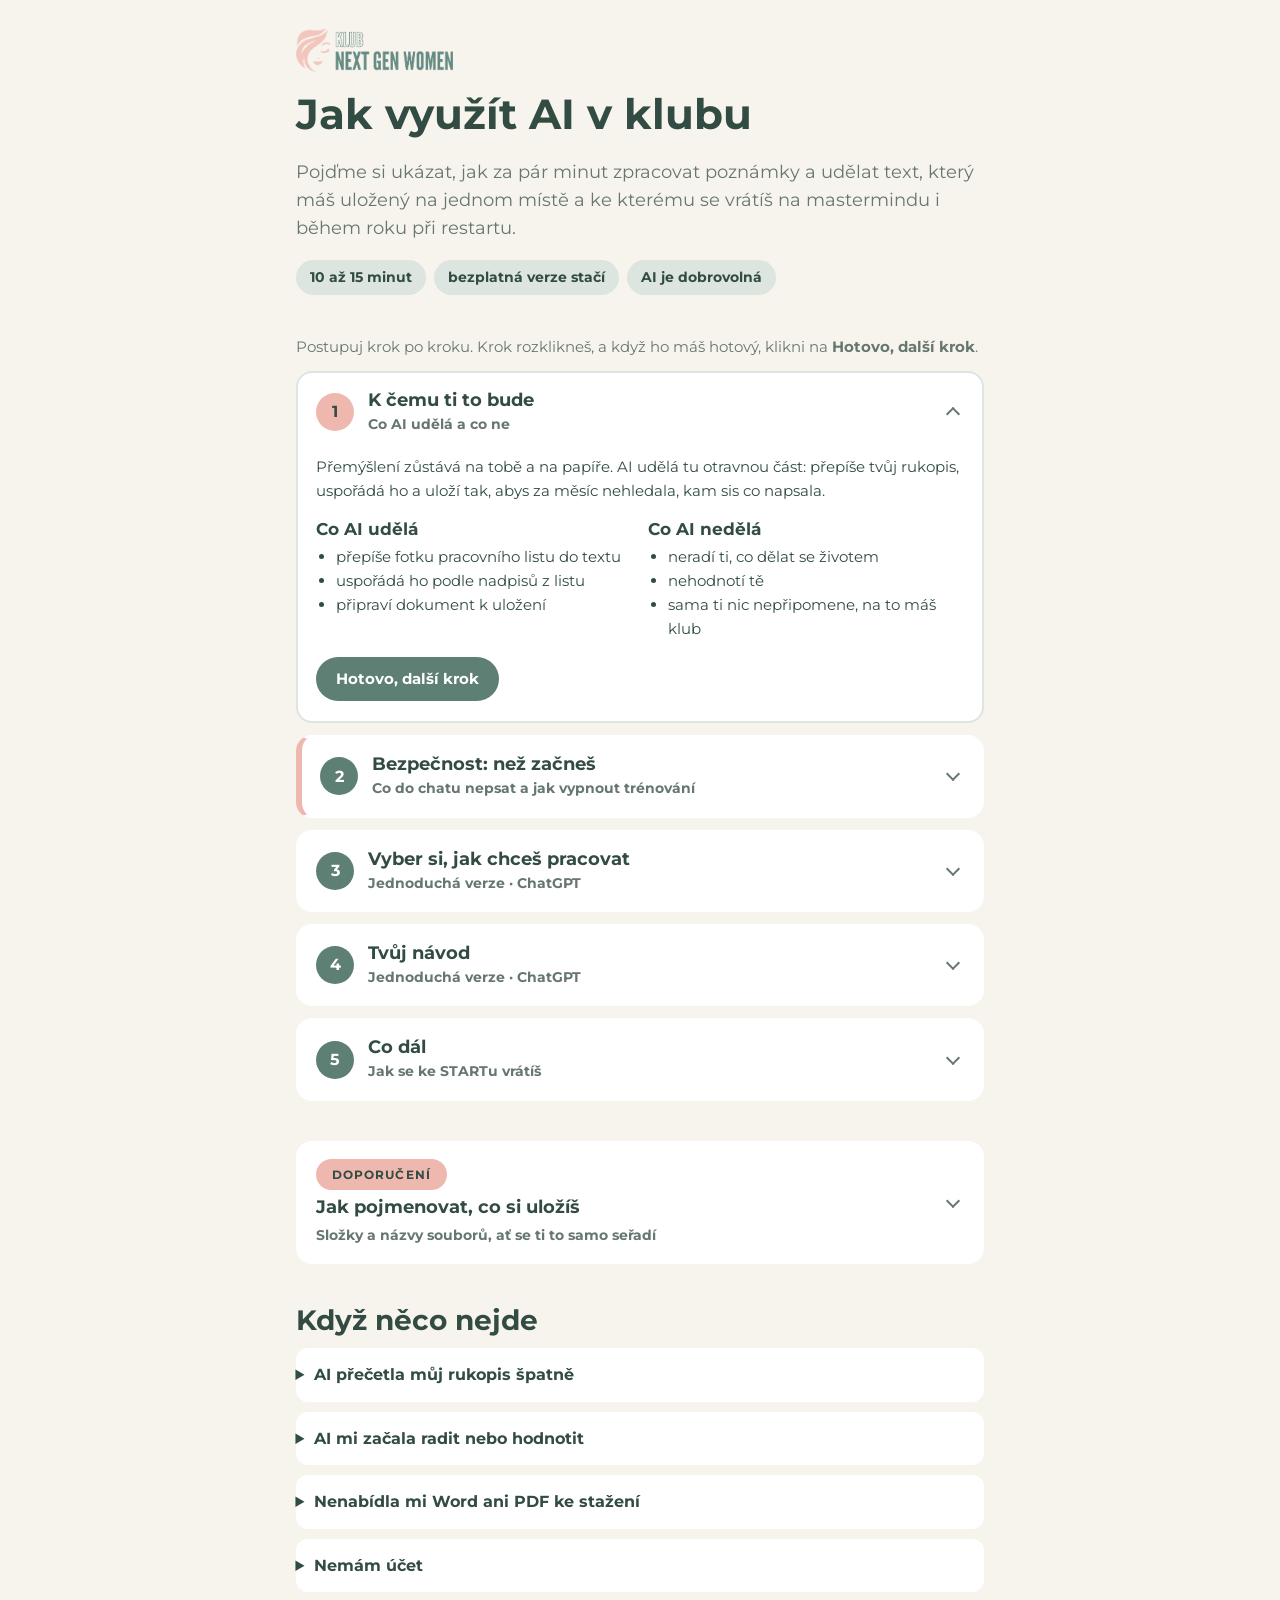
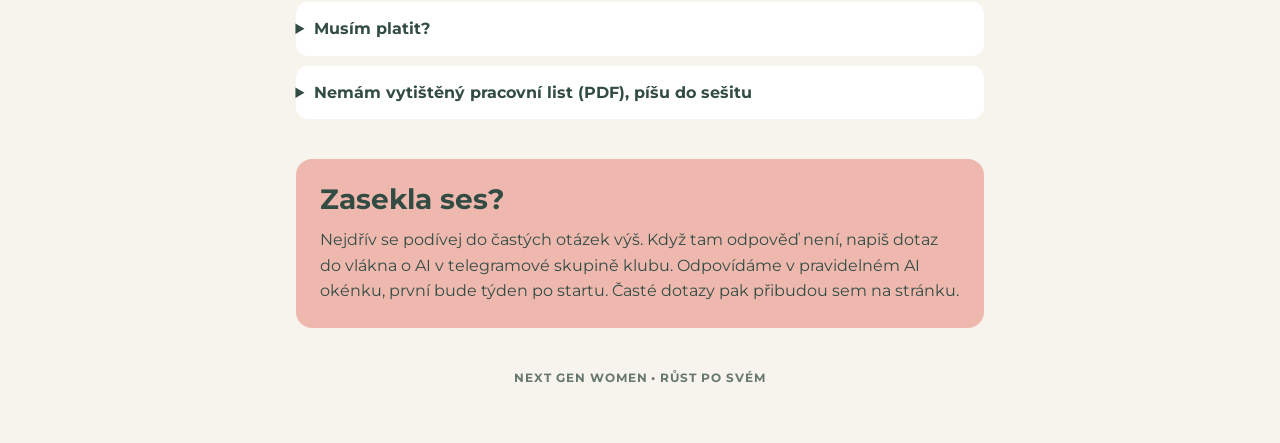
==== commit ade156a5: "AI k tvemu STARTu: heading Jak vyuzit AI v klubu, drop label Co-Authored-By: Claude Opus 5.5 <norepl" ====
--- a/ai-k-tvemu-startu.html
+++ b/ai-k-tvemu-startu.html
@@ -3,7 +3,7 @@
 <head>
 <meta charset="UTF-8">
 <meta name="viewport" content="width=device-width,initial-scale=1,viewport-fit=cover">
-<title>AI v klubu · Next Gen Women</title>
+<title>Jak využít AI v klubu · Next Gen Women</title>
 <meta name="robots" content="noindex, nofollow">
 <link rel="icon" type="image/svg+xml" href="assets/favicon.svg">
 <link rel="preconnect" href="https://fonts.googleapis.com">
@@ -206,8 +206,7 @@
 <header>
   <img class="logo l" src="[data-uri]" alt="Klub Next Gen Women">
   <img class="logo d" src="[data-uri]" alt="Klub Next Gen Women">
-  <span class="pill">AI v klubu</span>
-  <h1>Ať nezačínáš každý měsíc od nuly</h1>
+  <h1>Jak využít AI v klubu</h1>
   <p class="lead">Pojďme si ukázat, jak za pár minut zpracovat poznámky a udělat text, který máš uložený na jednom místě a ke kterému se vrátíš na mastermindu i během roku při restartu.</p>
   <div class="facts"><span class="fact">10 až 15 minut</span><span class="fact">bezplatná verze stačí</span><span class="fact">AI je dobrovolná</span></div>
 </header>
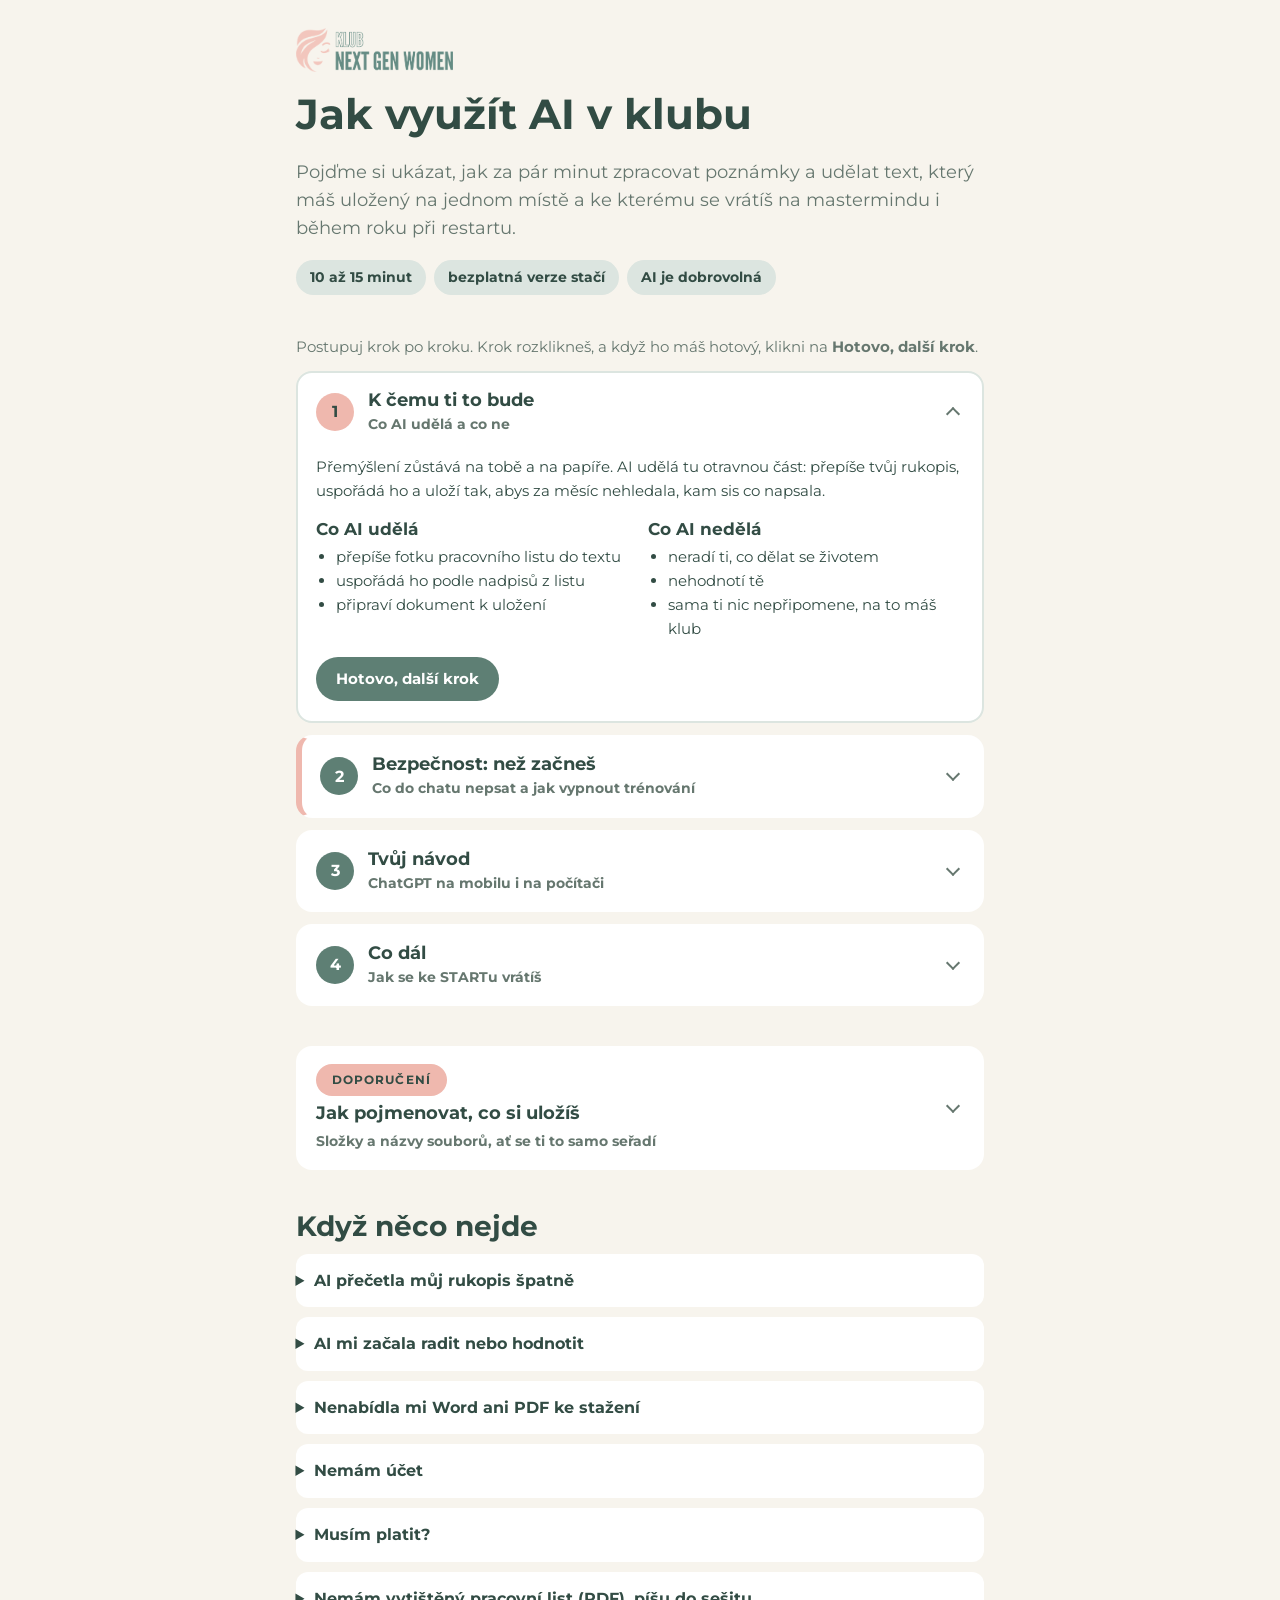
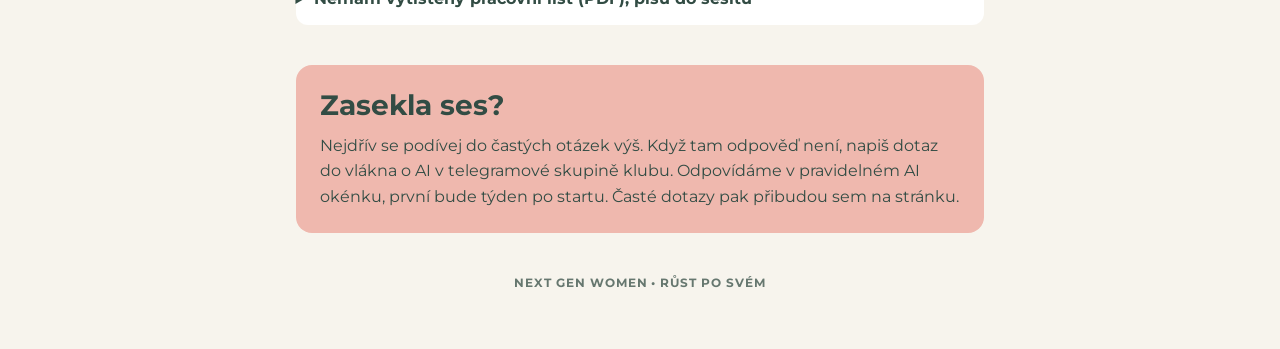
==== commit 3bd832ae: "AI k tvemu STARTu: clearer photo step, simple version only for now Co-Authored-By: Claude Opus 5.5 <" ====
--- a/ai-k-tvemu-startu.html
+++ b/ai-k-tvemu-startu.html
@@ -97,6 +97,9 @@
 .play svg { width: 22px; height: 22px; fill: #324C44; margin-left: 4px; }
 .video .vt { flex: 1 1 200px; min-width: 0; display: flex; flex-direction: column; gap: 2px; }
 .video .vt small { opacity: .85; font-size: 14px; }
+.video.sm { padding: 14px 16px; gap: 12px; }
+.video.sm .play { width: 40px; height: 40px; }
+.video.sm .play svg { width: 16px; height: 16px; }
 .btn { font: inherit; font-weight: 700; font-size: 15px; cursor: pointer; border: 0; border-radius: var(--pill); padding: 10px 20px; background: var(--accent); color: var(--on-accent); text-decoration: none; display: inline-flex; align-items: center; gap: 8px; }
 .btn:hover { background: #324C44; }
 .btn.light { background: var(--surface); color: var(--fg); }
@@ -135,7 +138,7 @@
 .sblock ul, .sblock ol { margin: 0; padding-left: 22px; display: flex; flex-direction: column; gap: 4px; font-size: 15px; }
 .nolist li::marker { color: var(--blush); font-size: 1.2em; }
 .clicks { gap: 6px !important; }
-.tool-mini .opt { padding: 8px 14px; align-items: center; text-align: center; }
+ol.steps .sblock { background: var(--surface); }
 .clicks li::marker { color: var(--accent); font-weight: 700; }
 .notes { color: var(--muted); font-size: 14px !important; border-top: 1px solid var(--pale); padding-top: 10px !important; padding-left: 18px !important; }
 
@@ -195,6 +198,7 @@
 .tree .folder > ul { flex-basis: 100%; }
 .tree li > ul { flex-basis: 100%; margin-top: 8px; gap: 6px; }
 .tree code.dir { background: var(--sel-bg); color: var(--sel-fg); font-weight: 700; }
+.tree .ex { display: inline-block; margin: 0 0 10px; }
 .tree li.more { color: var(--muted); font-size: 14px; }
 .tree li .lbl { font-weight: 400; color: var(--muted); }
 </style>
@@ -242,41 +246,15 @@
   </div>
   <div class="sblock">
     <h3 id="safety-title">Vypni trénování na svých datech</h3>
-    <div class="opts two tool-mini" role="group" aria-label="Nástroj">
-      <button type="button" class="opt" data-tool="chatgpt" aria-pressed="true"><strong>ChatGPT</strong></button>
-      <button type="button" class="opt" data-tool="claude" aria-pressed="false"><strong>Claude</strong></button>
-    </div>    <ol class="clicks" id="safety-path"></ol>
+    <ol class="clicks" id="safety-path"></ol>
     <ul class="notes" id="safety-note"></ul>
-  </div>
-
-  <button type="button" class="btn next" data-next="k2">Hotovo, další krok</button>
-  </div>
-</details>
-<details class="sec " id="k2">
-  <summary><span class="num">3</span><span class="st"><span class="sh">Vyber si, jak chceš pracovat</span><span class="ss" id="sel-sum">Jednoduchá verze · ChatGPT</span></span><span class="chev" aria-hidden="true"></span></summary>
-  <div class="sec-body">
-  <p class="muted">Návod v kroku 4 se přizpůsobí. Uvidíš jen to, co potřebuješ. Volbu můžeš kdykoliv změnit.</p>
-  <div class="q">
-    <div class="q-label" id="q1">Jakou verzi chceš</div>
-    <div class="opts two" role="group" aria-labelledby="q1">
-      <button type="button" class="opt" id="opt-zaklad" data-var="zaklad" aria-pressed="true"><span class="tag">Nejjednodušší</span><strong>Jednoduchá verze</strong><span>Jeden chat, ze kterého si stáhneš hotový dokument. Funguje na mobilu i na počítači.</span></button>
-      <button type="button" class="opt" id="opt-projekt" data-var="projekt" aria-pressed="false"><strong>Organizovaná verze</strong><span>Vlastní projekt v AI, kde máš všechno z klubu pohromadě na celý ročník. Nastavení zabere asi 20 minut.</span></button>
-    </div>
-  </div>
-  <div class="q">
-    <div class="q-label" id="q2">V jakém nástroji</div>
-    <div class="opts two" role="group" aria-labelledby="q2">
-      <button type="button" class="opt" id="opt-chatgpt" data-tool="chatgpt" aria-pressed="true"><strong>ChatGPT</strong><span>Nejrozšířenější, možná ho už máš.</span></button>
-      <button type="button" class="opt" id="opt-claude" data-tool="claude" aria-pressed="false"><strong>Claude</strong><span>Když už ho používáš nebo ho chceš zkusit.</span></button>
-    </div>
-    <p class="hint">Vyber si jeden nástroj a drž se ho. Když budeš přeskakovat mezi aplikacemi, rozpadne se ti to zase do několika míst.</p>
   </div>
 
   <button type="button" class="btn next" data-next="k4">Hotovo, další krok</button>
   </div>
 </details>
 <details class="sec " id="k4">
-  <summary><span class="num">4</span><span class="st"><span class="sh">Tvůj návod</span><span class="ss" id="guide-sum">Jednoduchá verze · ChatGPT</span></span><span class="chev" aria-hidden="true"></span></summary>
+  <summary><span class="num">3</span><span class="st"><span class="sh">Tvůj návod</span><span class="ss" id="guide-sum">ChatGPT na mobilu i na počítači</span></span><span class="chev" aria-hidden="true"></span></summary>
   <div class="sec-body">
   <p class="muted" id="guide-sub"></p>
   <div class="video" id="guide-video"></div>
@@ -285,7 +263,7 @@
   </div>
 </details>
 <details class="sec " id="k6">
-  <summary><span class="num">5</span><span class="st"><span class="sh">Co dál</span><span class="ss">Jak se ke STARTu vrátíš</span></span><span class="chev" aria-hidden="true"></span></summary>
+  <summary><span class="num">4</span><span class="st"><span class="sh">Co dál</span><span class="ss">Jak se ke STARTu vrátíš</span></span><span class="chev" aria-hidden="true"></span></summary>
   <div class="sec-body">
   <p id="next-text"></p>
   <p class="muted">Další prompty, třeba na přípravu na mastermind, dostaneš v klubu postupně. Teď stačí mít START uložený na jednom místě.</p>
@@ -298,7 +276,11 @@
   <summary><span class="st"><span class="pill">Doporučení</span><span class="sh">Jak pojmenovat, co si uložíš</span><span class="ss">Složky a názvy souborů, ať se ti to samo seřadí</span></span><span class="chev" aria-hidden="true"></span></summary>
   <div class="sec-body">
   <p>Vždycky název a datum ve tvaru rok-měsíc-den. Soubory se pak samy seřadí od nejstaršího a za půl roku najdeš cokoliv během vteřiny. Bez háčků a mezer, ať to funguje všude.</p>
+  <p>Tenhle prompt vlož na konec chatu a AI soubor pojmenuje sama:</p>
+  <div class="prompt"><div class="prompt-bar"><b>Prompt: pojmenování souboru</b><button type="button" class="btn copy" data-target="p-name">Kopírovat</button></div><pre id="p-name">Když mi budeš dávat soubor ke stažení, pojmenuj ho takhle: Typ_RRRR-MM-DD. Typ je jedno nebo dvě slova o tom, co v souboru je, víc slov spoj pomlčkou. Datum je den, kdy jsem poznámky psala, nejdřív se mě na něj zeptej. Bez háčků, čárek a mezer.</pre></div>
+  <p class="hint" id="tip-proj" hidden>V organizované verzi ho kopírovat nemusíš, je už v instrukcích projektu.</p>
   <p id="tip-sub" class="muted"></p>
+  <p class="hint"><b>Jen příklad:</b> názvy složek a data jsou vymyšlené, ať je vidět, jak to může vypadat.</p>
   <div class="tree" id="tip-tree"></div>
   </div>
 </details>
@@ -323,9 +305,9 @@
 <script>
 /* ===== ODKAZY NA VIDEA (zatím TESTOVACÍ odkaz, nahradit skutečnými videi): sem vlož odkazy, až budou videa nahraná (YouTube, Vimeo, Disk). Prázdné = "Video připravujeme". ===== */
 const VIDEA = {
-  'zaklad-chatgpt': 'https://www.youtube.com/watch?v=aqz-KE-bpKQ', 'zaklad-claude': 'https://www.youtube.com/watch?v=aqz-KE-bpKQ',
-  'projekt-chatgpt': 'https://www.youtube.com/watch?v=aqz-KE-bpKQ', 'projekt-claude': 'https://www.youtube.com/watch?v=aqz-KE-bpKQ',
-  'bezpecnost-chatgpt': 'https://youtu.be/04ktSjGd4II', 'bezpecnost-claude': 'https://youtu.be/04ktSjGd4II'
+  'uvod': 'https://youtu.be/bucYGQBHsKY', 'foto-chat': 'https://youtu.be/lARPTGVa2Qw', 'online-dokument': 'https://youtu.be/Xi1KR9dAlpI',
+  'projekt-chatgpt': '',
+  'bezpecnost-chatgpt': 'https://youtu.be/04ktSjGd4II'
 };
 
 const today = (() => { const d = new Date(); const p = n => String(n).padStart(2, '0'); return d.getFullYear() + '-' + p(d.getMonth() + 1) + '-' + p(d.getDate()); })();
@@ -338,18 +320,8 @@
     safetyPath: ['Otevři svůj profil: na mobilu přes postranní panel, na počítači vlevo dole.', 'Klikni na <b>Nastavení (Settings)</b>.', 'Otevři <b>Ovládání dat (Data controls)</b>.', 'Vypni <b>„Improve the model for everyone“</b>.'],
     safetyNote: ['V bezplatném ChatGPT je trénování zapnuté automaticky.', 'Stačí to udělat jednou, platí pro celý účet.', 'Týká se jen chatů od vypnutí, proto to udělej před prvním nahráním.'],
     project: { where: 'V levém panelu najdi <b>Projekty</b> a klikni na <b>Nový projekt</b>.', instr: 'V projektu otevři nastavení (ikonka vpravo nahoře) a najdi pole <b>Instrukce</b>.', files: 'V projektu najdi <b>Soubory</b> a přidej stažený dokument.', limit: 'Projekty jsou v ChatGPT i v bezplatné verzi.' },
-    pay: 'Ne. Hodně toho zvládneš i v bezplatném ChatGPT, obě verze návodu v něm fungují včetně projektů. Bezplatná verze má ale omezený počet zpráv a nahraných souborů za den. Doporučujeme proto placenou verzi <b>ChatGPT Plus</b>: nenarazíš na limity uprostřed práce a dostaneš silnější modely.',
+    pay: 'Ne. Hodně toho zvládneš i v bezplatném ChatGPT, celý návod v něm funguje. Bezplatná verze má ale omezený počet zpráv a nahraných souborů za den. Doporučujeme proto placenou verzi <b>ChatGPT Plus</b>: nenarazíš na limity uprostřed práce a dostaneš silnější modely.',
     account: 'Jdi na <b>chatgpt.com</b> nebo si z App Store či Google Play stáhni aplikaci <b>ChatGPT</b> od OpenAI. Klikni na <b>Zaregistrovat se (Sign up)</b> a pokračuj e-mailem, účtem Google nebo Apple. Registrace je zdarma.'
-  },
-  claude: {
-    name: 'Claude', web: 'claude.ai', store: 'Claude od Anthropic',
-    attachMobile: 'Klepni na <b>+</b> u pole pro psaní a vyber fotky.',
-    attachPc: 'Klikni na <b>+</b> u pole pro psaní a vyber fotky, nebo je do okna přetáhni myší.',
-    safetyPath: ['Klikni na své jméno v menu.', 'Otevři <b>Nastavení (Settings)</b>.', 'Otevři <b>Soukromí (Privacy)</b>.', 'Vypni <b>„Help improve Claude“</b>.'],
-    safetyNote: ['Claude se na trénování ptá při prvním přihlášení. Zkontroluj, co jsi zvolila.', 'Stačí to udělat jednou, platí pro celý účet a nové chaty.', 'V aplikaci se přepínač může jmenovat trochu jinak, hledej ho v části Soukromí.'],
-    project: { where: 'V levém panelu klikni na <b>Projekty (Projects)</b> a pak na <b>Nový projekt</b>.', instr: 'V projektu najdi pole <b>Instrukce (Instructions)</b> a klikni na úpravu.', files: 'V projektu najdi <b>Soubory (Files)</b>, klikni na <b>+</b> a přidej stažený dokument.', limit: 'V bezplatné verzi můžeš mít nejvýš pět projektů. Na klub ti stačí jeden.' },
-    pay: 'Ne. Hodně toho zvládneš i v bezplatném Claudovi, obě verze návodu v něm fungují, projekty až do pěti. Bezplatná verze má ale omezený počet zpráv. Doporučujeme proto placenou verzi <b>Claude Pro</b>: nenarazíš na limity uprostřed práce a projektů můžeš mít, kolik chceš.',
-    account: 'Jdi na <b>claude.ai</b> nebo si z App Store či Google Play stáhni aplikaci <b>Claude</b> od Anthropic. Zadej svůj e-mail nebo klikni na <b>Pokračovat přes Google (Continue with Google)</b>. Při registraci e-mailem ti přijde odkaz nebo kód pro přihlášení. Registrace je zdarma.'
   }
 };
 
@@ -379,7 +351,7 @@
 - neraď mi, co mám dělat, a nehodnoť mě. Můžeš se doptat otázkou,
 - když řeším rozhodnutí, ukaž mi, co k tomu říká moje vize a priority. Rozhodnutí nech na mně.
 
-Výstupy pojmenuj ve tvaru Nazev_RRRR-MM-DD (například Mastermind_2026-10-21).
+Když mi budeš dávat soubor ke stažení, pojmenuj ho takhle: Typ_RRRR-MM-DD. Typ je jedno nebo dvě slova o tom, co v souboru je, víc slov spoj pomlčkou. Datum je den, kdy jsem poznámky psala, nejdřív se mě na něj zeptej. Bez háčků, čárek a mezer.
 Odpovídej česky a stručně.`;
 
 const PROMPT_START_PROJECT = () => `Na fotkách je můj vyplněný pracovní list. Přepiš ho podle instrukcí projektu, zachovej nadpisy z listu a nahoru dej „Můj START“ a datum, kdy jsem poznámky psala. Na datum se mě nejdřív zeptej. Nečitelná místa označ [nečitelné] a zeptej se mě na ně.`;
@@ -398,16 +370,16 @@
   const t = TOOLS[k];
   if (v === 'zaklad') return [
     { h: fill() },
-    { h: `<h3>Vyfoť ho</h3><p>Každou stranu zvlášť, shora a na světle, ať je vidět celá stránka. Budeš pracovat na počítači? Pošli si fotky e-mailem sama sobě, přes OneDrive, Google Fotky nebo AirDrop.</p>` },
-    { h: `<h3>Otevři ${t.name} a založ nový chat</h3><p>Na mobilu otevři aplikaci <b>${t.store}</b> z App Store nebo Google Play, na počítači jdi v prohlížeči na <b>${t.web}</b>. Přihlas se. Trénování na datech máš vypnuté podle návodu výš.</p>` },
-    { key: true, h: `<h3>Přilož fotky a vlož prompt</h3><p>Klepni nebo klikni na <b>+</b> vedle pole pro psaní a vyber fotky. Na počítači je můžeš do okna i přetáhnout myší. Pak zkopíruj text níž, vlož ho do pole pro psaní a odešli.</p>${promptBox('Prompt: přepis listu', PROMPT_START())}` },
-    { h: check },
+    { h: `<h3>Vyfoť list mobilem</h3><p>Nejjednodušší je udělat všechno v mobilu. Každou stranu vyfoť zvlášť, shora a na světle, ať je vidět celá stránka.</p>${vid('foto-chat', 'Video 2: Vyfoť poznámky a začni chat', 'Jak vyfotit rukopis, otevřít ChatGPT a založit nové vlákno.')}<div class="sblock"><h3>Nemáš ChatGPT v mobilu?</h3><ul><li><b>Chceš ho tam mít:</b> stáhni si aplikaci <b>${t.store}</b> z App Store nebo Google Play a přihlas se.</li><li><b>Nechceš nic stahovat:</b> pošli si fotky do počítače (e-mailem sama sobě, přes OneDrive, Google Fotky nebo AirDrop) a ulož je do složky. Dál pokračuj v prohlížeči na <b>${t.web}</b>.</li></ul></div>` },
+    { h: `<h3>Otevři ${t.name} a založ nový chat</h3><p>V aplikaci nebo na ${t.web} klepni na <b>Nový chat</b>.</p>` },
+    { key: true, h: `<h3>Přilož fotky a vlož prompt</h3><p>Klepni na <b>+</b> vedle pole pro psaní a vyber fotky. Na počítači je vybereš ze složky, kam sis je uložila, nebo je do okna přetáhni myší. Pak zkopíruj text níž, vlož ho do pole pro psaní a odešli.</p>${promptBox('Prompt: přepis listu', PROMPT_START())}` },
+    { h: check + vid('online-dokument', 'Video 3: Úpravy a hotový dokument', 'Jak chat otevřít na počítači na chatgpt.com, doladit text a vytvořit finální dokument.') },
     { key: true, h: `<h3>Nech si udělat dokument a ulož ho</h3><p>Na konci vlákna požádej o Word nebo PDF. Tenhle text vlož jako další zprávu:</p>${promptBox('Prompt: Word ke stažení', PROMPT_EXPORT('dokument Word (.docx)'))}<p>Klepni na soubor v odpovědi a ulož ho do složky <b>Klub-NGW_2026-27</b>: v telefonu do <b>Souborů</b>, na OneDrive nebo Google Disk, v počítači třeba do Dokumentů. Chceš PDF? Napiš ve zprávě „PDF“ místo „dokument Word“.</p><p class="hint">Stejný chat uvidíš na mobilu i na ${t.web}, když se přihlásíš stejným účtem.</p>` },
     { h: `<h3>Přejmenuj chat na „Můj START“</h3><p>V seznamu chatů na něj na mobilu podrž prst, na počítači na něj najeď myší, a zvol přejmenování. Příště ho najdeš hned.</p>` }
   ];
   return [
     { h: `<h3>Vyplň list rukou a vyfoť ho</h3><p>Každou stranu zvlášť, shora a na světle. Projekt je nejpohodlnější nastavit na počítači, tak si fotky pošli i tam.</p>` },
-    { h: `<h3>Založ projekt</h3><p>Otevři ${t.web}. ${t.project.where} Pojmenuj ho <b>Můj růst · Klub NGW</b>.</p><p class="hint">${t.project.limit}</p>` },
+    { h: `<h3>Založ projekt</h3><p>Otevři ${t.web}. ${t.project.where} Pojmenuj ho <b>Můj růst · Klub NGW</b>.</p><p class="hint">${t.project.limit}</p>${vid('projekt-chatgpt', 'Video: organizovaná verze', 'Jak založit projekt a nastavit ho pro klub.')}` },
     { key: true, h: `<h3>Vlož instrukce projektu</h3><p>${t.project.instr} Vlož tam tenhle text. Projekt ho pak čte u každého chatu, takže ho nemusíš opakovat.</p>${promptBox('Instrukce projektu', PROMPT_PROJECT())}` },
     { key: true, h: `<h3>V projektu založ chat, přilož fotky a vlož prompt</h3><p>Chat zakládej uvnitř projektu, ne na hlavní stránce. ${t.attachPc}</p>${promptBox('Prompt: přepis listu', PROMPT_START_PROJECT())}` },
     { h: check },
@@ -416,6 +388,8 @@
   ];
 }
 
+const vid = (key, title, sub) => `<div class="video sm">${videoCard(key, title, sub)}</div>`;
+
 function videoCard(key, title, sub) {
   const url = VIDEA[key];
   const btn = url ? `<a class="btn light" href="${url}" target="_blank" rel="noopener">Pustit video</a>` : `<span class="btn soon">Video připravujeme</span>`;
@@ -427,6 +401,7 @@
 try { const s = JSON.parse(localStorage.getItem('ngw-ai-volba') || 'null'); if (s && OLD[s.v]) s.v = OLD[s.v]; if (s && VARS[s.v] && TOOLS[s.k]) state = s; } catch (e) {}
 const h = (location.hash || '').slice(1).split('-'); if (OLD[h[0]]) h[0] = OLD[h[0]];
 if (VARS[h[0]] && TOOLS[h[1]]) state = { v: h[0], k: h[1] };
+state.v = 'zaklad'; /* organizovaná verze se zatím nenabízí */
 
 /* Doporučení: struktura složky podle zvolené verze. Složka = [název, [obsah]], soubor = řetězec nebo [štítek, název]. */
 const D = () => 'Muj-START_' + today;
@@ -456,14 +431,10 @@
 function render() {
   const { v, k } = state, t = TOOLS[k];
   document.querySelectorAll('[data-var]').forEach(b => b.setAttribute('aria-pressed', b.dataset.var === v));
-  document.querySelectorAll('[data-tool]').forEach(b => b.setAttribute('aria-pressed', b.dataset.tool === k));
-  const lbl = VARS[v].label + ' · ' + t.name;
-  document.getElementById('sel-sum').textContent = lbl;
-  document.getElementById('guide-sum').textContent = lbl;
   document.getElementById('guide-sub').textContent = VARS[v].sub;
-  document.getElementById('guide-video').innerHTML = videoCard(v + '-' + k, 'Video: ' + VARS[v].label.toLowerCase() + ' v ' + (k === 'chatgpt' ? 'ChatGPT' : 'Claudovi'), 'Celý postup od fotky po uložený dokument, pár minut.');
-  document.getElementById('safety-video').innerHTML = videoCard('bezpecnost-' + k, 'Video: bezpečnost v ' + (k === 'chatgpt' ? 'ChatGPT' : 'Claudovi'), 'Co do chatu nepsat a kde vypnout trénování.');
-  document.getElementById('safety-title').textContent = 'Vypni trénování na svých datech v ' + (k === 'chatgpt' ? 'ChatGPT' : 'Claudovi');
+  document.getElementById('guide-video').innerHTML = videoCard('uvod', 'Video 1: Úvod', 'Co budeme dělat: z ručně psaných poznámek uděláme v ChatGPT hotový dokument.');
+  document.getElementById('safety-video').innerHTML = videoCard('bezpecnost-' + k, 'Video: bezpečnost v ' + t.name, 'Co do chatu nepsat a kde vypnout trénování.');
+  document.getElementById('safety-title').textContent = 'Vypni trénování na svých datech v ' + t.name;
   document.getElementById('safety-path').innerHTML = t.safetyPath.map(s => `<li>${s}</li>`).join('');
   document.getElementById('safety-note').innerHTML = t.safetyNote.map(s => `<li>${s}</li>`).join('');
   pid = 0;
@@ -479,7 +450,8 @@
   document.getElementById('faq-account').innerHTML = t.account;
   document.getElementById('faq-pay').innerHTML = t.pay;
   document.getElementById('tip-sub').textContent = TREES[v].sub;
-  document.getElementById('tip-tree').innerHTML = "<div class=\"folder\">" + treeHtml(TREES[v].tree) + '</div>';
+  document.getElementById('tip-proj').hidden = v !== 'projekt';
+  document.getElementById('tip-tree').innerHTML = '<span class="tag ex">Příklad</span>' + "<div class=\"folder\">" + treeHtml(TREES[v].tree) + '</div>';
   try { localStorage.setItem('ngw-ai-volba', JSON.stringify(state)); } catch (e) {}
 }
 
@@ -509,7 +481,7 @@
     return;
   }
   const o = e.target.closest('.opt');
-  if (o) { if (o.dataset.var) state.v = o.dataset.var; if (o.dataset.tool) state.k = o.dataset.tool; render(); return; }
+  if (o) { if (o.dataset.var) state.v = o.dataset.var; render(); return; }
   const c = e.target.closest('.copy');
   if (c) {
     const pre = document.getElementById(c.dataset.target);
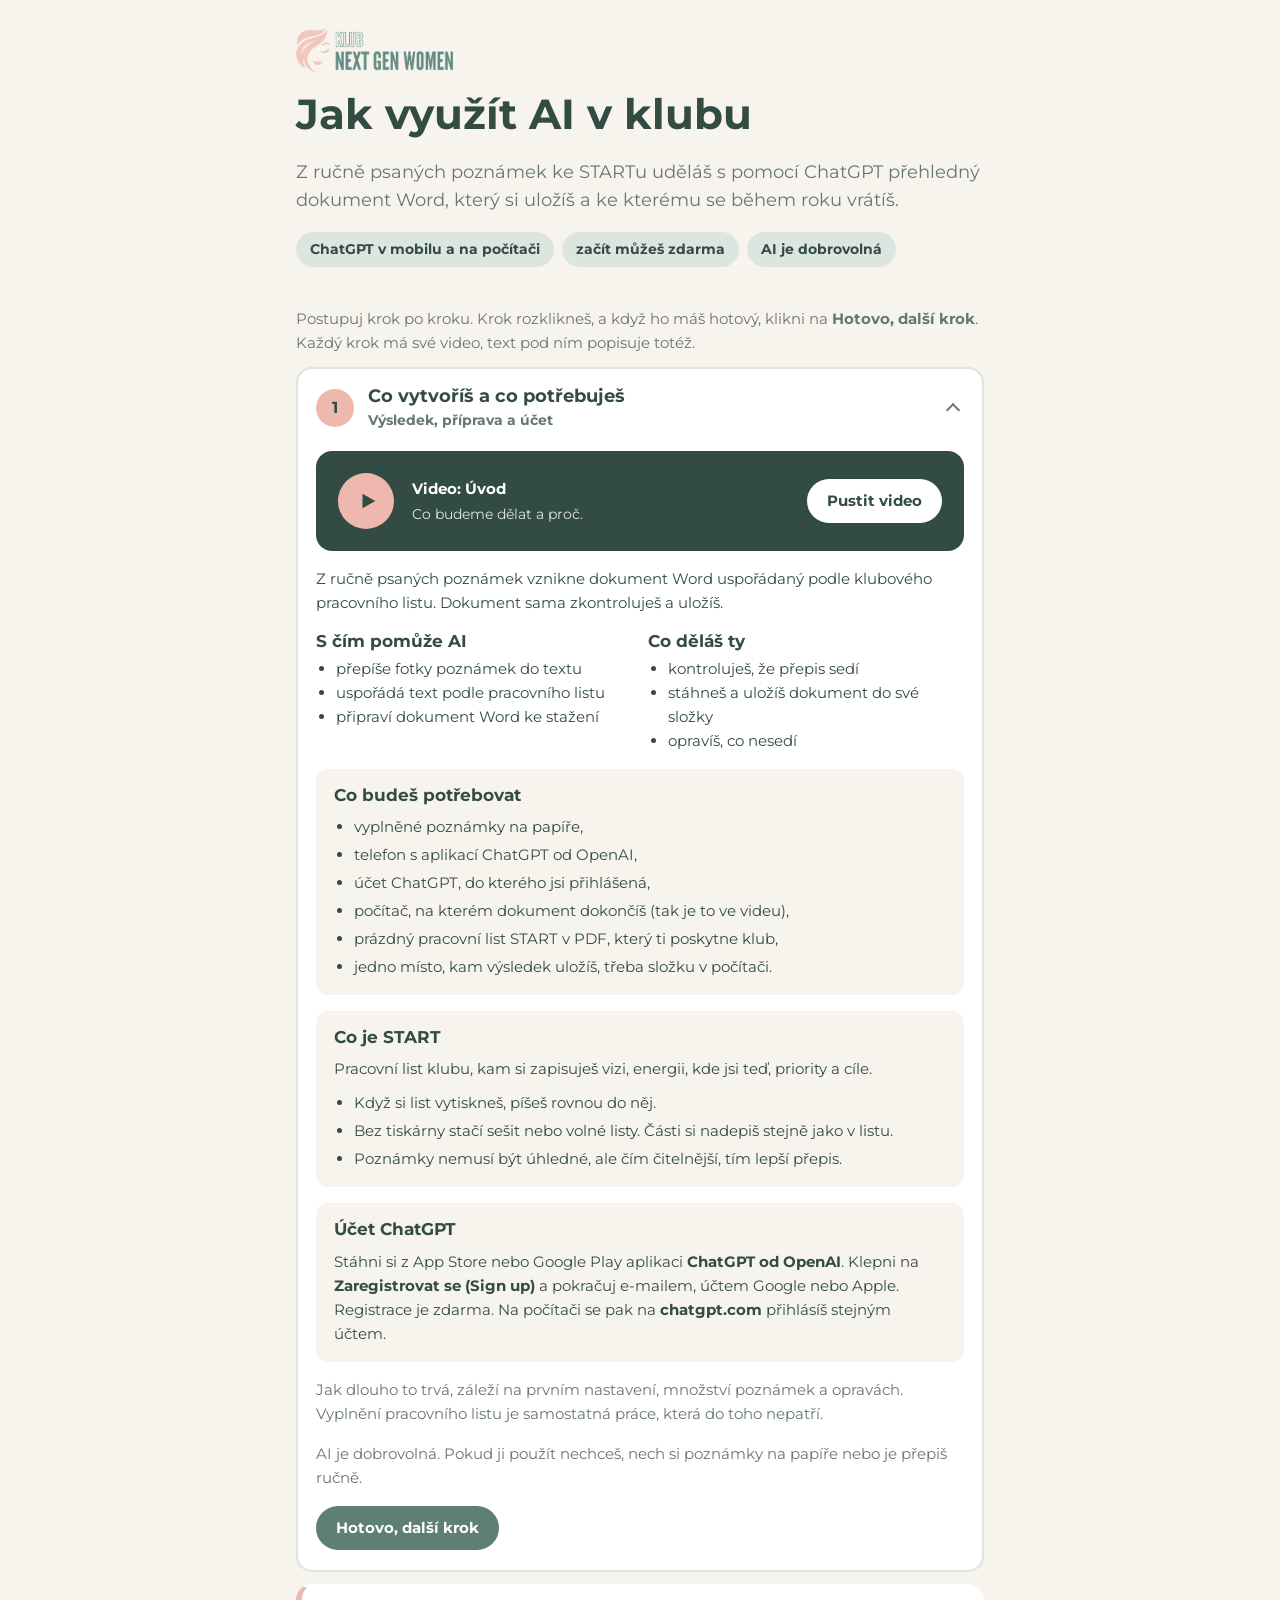
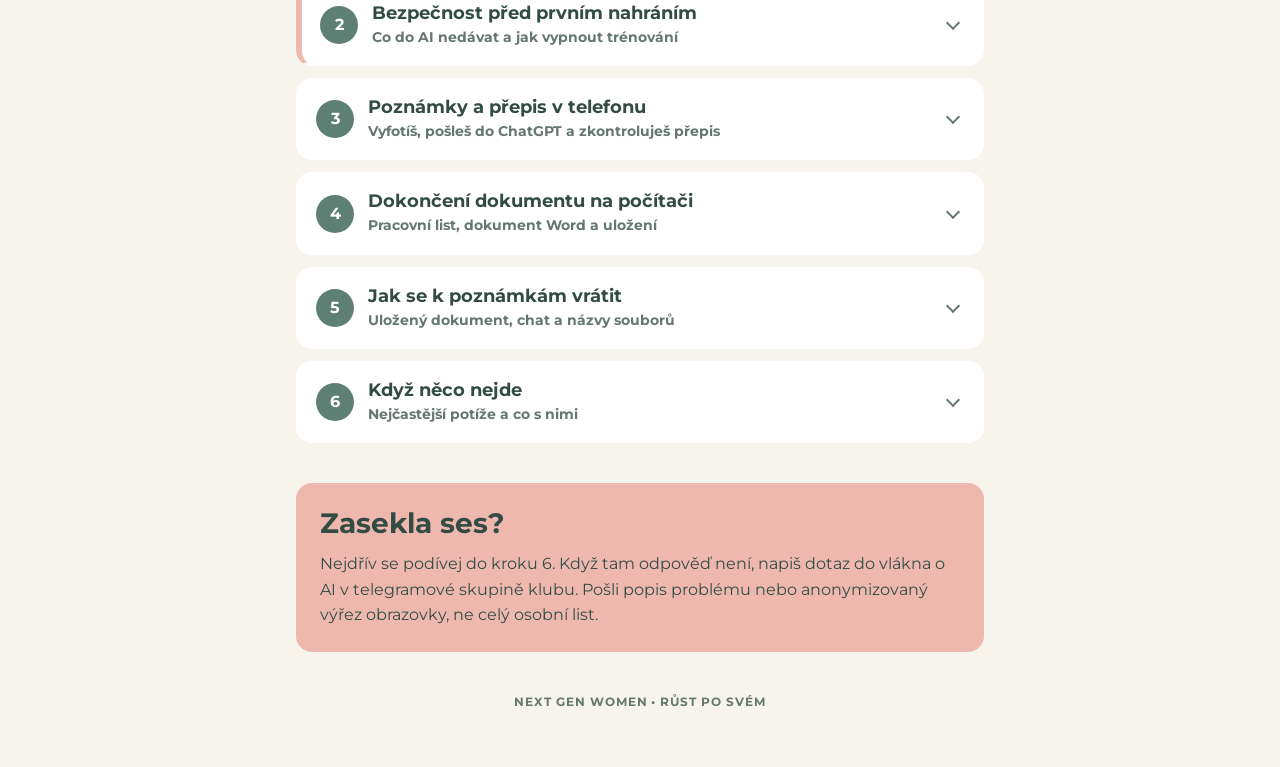
==== commit 73bd4996: "AI k tvemu STARTu v2: rewrite per review, steps follow the videos Six numbered sections matched to t" ====
--- a/ai-k-tvemu-startu.html
+++ b/ai-k-tvemu-startu.html
@@ -201,6 +201,21 @@
 .tree .ex { display: inline-block; margin: 0 0 10px; }
 .tree li.more { color: var(--muted); font-size: 14px; }
 .tree li .lbl { font-weight: 400; color: var(--muted); }
+/* verze 2: podkroky s písmeny, alternativy a upřesnění */
+.sub { list-style: none; margin: 0; padding: 0; display: flex; flex-direction: column; gap: 12px; }
+.sub > li { background: var(--bg); border-radius: 12px; padding: 14px 16px 16px 58px; position: relative; display: flex; flex-direction: column; gap: 10px; min-width: 0; }
+.sub > li > h3 { font-size: 1.02rem; }
+.sub .let { position: absolute; left: 14px; top: 12px; width: 30px; height: 30px; border-radius: 50%; background: var(--accent); color: #FFFFFF; font-weight: 700; font-size: 14px; display: grid; place-items: center; }
+.sub > li.key .let { background: var(--blush); color: #324C44; }
+.sub ul, .sec-body > ul, .sblock ul { margin: 0; padding-left: 20px; display: flex; flex-direction: column; gap: 4px; }
+@media (max-width: 420px) { .sub > li { padding: 52px 14px 14px; } }
+.alt { background: var(--surface); border-left: 4px solid var(--blush); border-radius: 8px; padding: 12px 14px; display: flex; flex-direction: column; gap: 6px; font-size: 15px; }
+.alt .tag { margin-bottom: 0; }
+.sec-body > .alt { background: var(--bg); }
+.done-line { background: var(--pale); border-radius: 12px; padding: 12px 16px; font-weight: 700; }
+.faq-list { display: flex; flex-direction: column; gap: 10px; }
+.faq-list details { background: var(--bg); }
+.later { color: var(--muted); font-size: 14px; border-top: 1px solid var(--pale); padding-top: 12px; }
 </style>
 
 </head>
@@ -211,30 +226,58 @@
   <img class="logo l" src="[data-uri]" alt="Klub Next Gen Women">
   <img class="logo d" src="[data-uri]" alt="Klub Next Gen Women">
   <h1>Jak využít AI v klubu</h1>
-  <p class="lead">Pojďme si ukázat, jak za pár minut zpracovat poznámky a udělat text, který máš uložený na jednom místě a ke kterému se vrátíš na mastermindu i během roku při restartu.</p>
-  <div class="facts"><span class="fact">10 až 15 minut</span><span class="fact">bezplatná verze stačí</span><span class="fact">AI je dobrovolná</span></div>
+  <p class="lead">Z ručně psaných poznámek ke STARTu uděláš s pomocí ChatGPT přehledný dokument Word, který si uložíš a ke kterému se během roku vrátíš.</p>
+  <div class="facts"><span class="fact">ChatGPT v mobilu a na počítači</span><span class="fact">začít můžeš zdarma</span><span class="fact">AI je dobrovolná</span></div>
 </header>
 
 <div class="flow">
-<p class="howto">Postupuj krok po kroku. Krok rozklikneš, a když ho máš hotový, klikni na <b>Hotovo, další krok</b>.</p>
+<p class="howto">Postupuj krok po kroku. Krok rozklikneš, a když ho máš hotový, klikni na <b>Hotovo, další krok</b>. Každý krok má své video, text pod ním popisuje totéž.</p>
+
 <details class="sec " id="k1" open>
-  <summary><span class="num">1</span><span class="st"><span class="sh">K čemu ti to bude</span><span class="ss">Co AI udělá a co ne</span></span><span class="chev" aria-hidden="true"></span></summary>
-  <div class="sec-body">
-  <p>Přemýšlení zůstává na tobě a na papíře. AI udělá tu otravnou část: přepíše tvůj rukopis, uspořádá ho a uloží tak, abys za měsíc nehledala, kam sis co napsala.</p>
+  <summary><span class="num">1</span><span class="st"><span class="sh">Co vytvoříš a co potřebuješ</span><span class="ss">Výsledek, příprava a účet</span></span><span class="chev" aria-hidden="true"></span></summary>
+  <div class="sec-body">
+  <div class="video"><div class="play" aria-hidden="true"><svg viewBox="0 0 24 24"><path d="M6 4l14 8-14 8z"/></svg></div><div class="vt"><strong>Video: Úvod</strong><small>Co budeme dělat a proč.</small></div><a class="btn light" href="https://youtu.be/bucYGQBHsKY" target="_blank" rel="noopener">Pustit video</a></div>
+  <p>Z ručně psaných poznámek vznikne dokument Word uspořádaný podle klubového pracovního listu. Dokument sama zkontroluješ a uložíš.</p>
   <div class="cols">
-    <div><h3>Co AI udělá</h3><ul><li>přepíše fotku pracovního listu do textu</li><li>uspořádá ho podle nadpisů z listu</li><li>připraví dokument k uložení</li></ul></div>
-    <div><h3>Co AI nedělá</h3><ul><li>neradí ti, co dělat se životem</li><li>nehodnotí tě</li><li>sama ti nic nepřipomene, na to máš klub</li></ul></div>
-  </div>
-  <button type="button" class="btn next" data-next="k3">Hotovo, další krok</button>
-  </div>
-</details>
-<details class="sec safe" id="k3">
-  <summary><span class="num">2</span><span class="st"><span class="sh">Bezpečnost: než začneš</span><span class="ss">Co do chatu nepsat a jak vypnout trénování</span></span><span class="chev" aria-hidden="true"></span></summary>
-  <div class="sec-body">
-  <div class="video" id="safety-video"></div>
-  <p>Psát o sobě, o energii a o vztazích je v pořádku. Jen tak, aby z toho nešel poznat nikdo další.</p>
-  <div class="sblock">
-    <h3>Do chatu nedávej</h3>
+    <div><h3>S čím pomůže AI</h3><ul><li>přepíše fotky poznámek do textu</li><li>uspořádá text podle pracovního listu</li><li>připraví dokument Word ke stažení</li></ul></div>
+    <div><h3>Co děláš ty</h3><ul><li>kontroluješ, že přepis sedí</li><li>stáhneš a uložíš dokument do své složky</li><li>opravíš, co nesedí</li></ul></div>
+  </div>
+  <div class="sblock">
+    <h3>Co budeš potřebovat</h3>
+    <ul>
+      <li>vyplněné poznámky na papíře,</li>
+      <li>telefon s aplikací ChatGPT od OpenAI,</li>
+      <li>účet ChatGPT, do kterého jsi přihlášená,</li>
+      <li>počítač, na kterém dokument dokončíš (tak je to ve videu),</li>
+      <li>prázdný pracovní list START v PDF, který ti poskytne klub,</li>
+      <li>jedno místo, kam výsledek uložíš, třeba složku v počítači.</li>
+    </ul>
+  </div>
+  <div class="sblock">
+    <h3>Co je START</h3>
+    <p>Pracovní list klubu, kam si zapisuješ vizi, energii, kde jsi teď, priority a cíle.</p>
+    <ul>
+      <li>Když si list vytiskneš, píšeš rovnou do něj.</li>
+      <li>Bez tiskárny stačí sešit nebo volné listy. Části si nadepiš stejně jako v listu.</li>
+      <li>Poznámky nemusí být úhledné, ale čím čitelnější, tím lepší přepis.</li>
+    </ul>
+  </div>
+  <div class="sblock">
+    <h3>Účet ChatGPT</h3>
+    <p>Stáhni si z App Store nebo Google Play aplikaci <b>ChatGPT od OpenAI</b>. Klepni na <b>Zaregistrovat se (Sign up)</b> a pokračuj e-mailem, účtem Google nebo Apple. Registrace je zdarma. Na počítači se pak na <b>chatgpt.com</b> přihlásíš stejným účtem.</p>
+  </div>
+  <p class="muted">Jak dlouho to trvá, záleží na prvním nastavení, množství poznámek a opravách. Vyplnění pracovního listu je samostatná práce, která do toho nepatří.</p>
+  <p class="muted">AI je dobrovolná. Pokud ji použít nechceš, nech si poznámky na papíře nebo je přepiš ručně.</p>
+  <button type="button" class="btn next" data-next="k2">Hotovo, další krok</button>
+  </div>
+</details>
+
+<details class="sec safe" id="k2">
+  <summary><span class="num">2</span><span class="st"><span class="sh">Bezpečnost před prvním nahráním</span><span class="ss">Co do AI nedávat a jak vypnout trénování</span></span><span class="chev" aria-hidden="true"></span></summary>
+  <div class="sec-body">
+  <div class="video"><div class="play" aria-hidden="true"><svg viewBox="0 0 24 24"><path d="M6 4l14 8-14 8z"/></svg></div><div class="vt"><strong>Video: Bezpečnost</strong><small>Co do chatu nedávat a kde vypnout trénování.</small></div><a class="btn light" href="https://youtu.be/04ktSjGd4II" target="_blank" rel="noopener">Pustit video</a></div>
+  <div class="sblock">
+    <h3>Do zpráv, fotek ani PDF nedávej</h3>
     <ul class="nolist">
       <li>rodná čísla a čísla dokladů</li>
       <li>čísla účtů a karet, hesla</li>
@@ -242,219 +285,156 @@
       <li>jména a údaje o dětech a dalších lidech</li>
       <li>věci z práce: klienty, čísla, interní dokumenty</li>
     </ul>
-    <p class="hint">Místo jmen piš „partner“, „šéfová“, „starší syn“.</p>
-  </div>
-  <div class="sblock">
-    <h3 id="safety-title">Vypni trénování na svých datech</h3>
-    <ol class="clicks" id="safety-path"></ol>
-    <ul class="notes" id="safety-note"></ul>
-  </div>
-
+    <p>Před nahráním zkontroluj i samotné fotografie. Vynech citlivé údaje a podrobnosti, podle kterých lze poznat tebe nebo někoho dalšího. Nahrazení jména slovem partner nebo dcera nemusí stačit. Citlivou část zakryj a stránku znovu vyfoť, nebo ji do AI vůbec nenahrávej.</p>
+  </div>
+  <div class="sblock">
+    <h3>Vypni trénování na svých datech v ChatGPT</h3>
+    <ol class="clicks">
+      <li>Otevři svůj profil (účet): na mobilu přes postranní panel, na počítači vlevo dole.</li>
+      <li>Klikni na <b>Nastavení (Settings)</b>.</li>
+      <li>Otevři <b>Ovládání dat (Data controls)</b>.</li>
+      <li>U položky <b>„Improve the model for everyone“</b> nastav přepínač na <b>vypnuto</b>. Ověř, že je opravdu vypnutý, nespoléhej jen na jeho barvu.</li>
+    </ol>
+    <ul class="notes">
+      <li>Když jsi přihlášená, nastavení se vztahuje na tvůj účet na telefonu i počítači.</li>
+      <li>Vypnutí trénování omezuje použití nových konverzací pro učení modelů. Nemaže historii a neznamená, že se poznámky nikam neukládají.</li>
+      <li>Toto nastavení platí pro nové konverzace. Starší chaty tím nezmizí a předchozí použití dat se tím zpětně neruší.</li>
+    </ul>
+  </div>
+  <p class="hint">Ve videu je ukázané také nastavení Claude. Tento textový postup dál používá ChatGPT.</p>
+  <button type="button" class="btn next" data-next="k3">Hotovo, další krok</button>
+  </div>
+</details>
+
+<details class="sec " id="k3">
+  <summary><span class="num">3</span><span class="st"><span class="sh">Poznámky a přepis v telefonu</span><span class="ss">Vyfotíš, pošleš do ChatGPT a zkontroluješ přepis</span></span><span class="chev" aria-hidden="true"></span></summary>
+  <div class="sec-body">
+  <div class="video"><div class="play" aria-hidden="true"><svg viewBox="0 0 24 24"><path d="M6 4l14 8-14 8z"/></svg></div><div class="vt"><strong>Video: Telefon</strong><small>Od fotky poznámek po přepis v ChatGPT.</small></div><a class="btn light" href="https://youtu.be/lARPTGVa2Qw" target="_blank" rel="noopener">Pustit video</a></div>
+  <ol class="sub">
+    <li><span class="let">A</span><h3>Vyfoť poznámky</h3>
+      <ul>
+        <li>Každou stranu zvlášť, shora a za dobrého světla.</li>
+        <li>Zkontroluj, že je text čitelný a že na fotce není nic citlivého.</li>
+        <li>Víc stran si očísluj, ať se nepomíchají.</li>
+      </ul>
+    </li>
+    <li><span class="let">B</span><h3>V galerii vyber fotografie</h3><p>Otevři galerii v telefonu a označ všechny fotky poznámek.</p></li>
+    <li><span class="let">C</span><h3>Klepni na Sdílet a vyber ChatGPT</h3><p>V nabídce sdílení najdi aplikaci ChatGPT.</p></li>
+    <li><span class="let">D</span><h3>Ověř nový chat s fotkami</h3><p>Otevře se nový chat a fotky jsou v něm přiložené.</p>
+      <div class="alt"><span class="tag">Alternativa</span><p>Nevidíš ChatGPT v nabídce sdílení? Otevři aplikaci ChatGPT, založ nový chat a přilož fotografie přes <b>+</b> nebo nabídku příloh. Nabídka se může lišit podle telefonu.</p></div>
+    </li>
+    <li class="key"><span class="let">E</span><h3>Vlož zadání</h3>
+      <p><b>Prompt</b> je zadání pro AI. Ve videu používám krátké zadání. Tady máš jeho upřesněnou verzi pro stejný úkol, aby AI méně domýšlela. Zkopíruj ho, vlož do pole pro psaní a odešli.</p>
+      <div class="prompt"><div class="prompt-bar"><b>Prompt: přepis poznámek</b><button type="button" class="btn copy" data-target="p-prepis">Kopírovat</button></div><pre id="p-prepis">Na přiložených fotografiích jsou moje ručně psané poznámky ke STARTu.
+
+Přepiš je do textu. Zachovej jejich obsah, nadpisy a pořadí. Nic nepřidávej, nevylepšuj a neraď mi.
+
+Místa, která nedokážeš přečíst, označ [nečitelné]. Pokud si nejsi jistý pořadím stran nebo významem zápisu, zeptej se mě.
+
+Zatím poznámky nepřeváděj do struktury pracovního listu. Ten přiložím v dalším kroku.
+
+Odpovídej česky.</pre></div>
+    </li>
+    <li><span class="let">F</span><h3>Zkontroluj přepis</h3>
+      <ul>
+        <li>Porovnej přepis s každou fotografií.</li>
+        <li>Hledej chybějící řádky, zápory („chci“ a „nechci“), čísla a termíny.</li>
+        <li>AI může slovo přečíst špatně, i když ho neoznačí jako nejisté.</li>
+      </ul>
+      <p>Chybu jí napiš jako další zprávu, třeba: „V části Priority je ve třetím řádku ‚bydlení‘, ne ‚běhání‘. Oprav to.“</p>
+      <p class="hint">Ve videu zmiňuji, že v chatu můžeš pokračovat. Pro tento návod teď stačí dokončit přepis a dokument. Další práci s cíli dostaneš v klubu samostatně.</p>
+    </li>
+  </ol>
   <button type="button" class="btn next" data-next="k4">Hotovo, další krok</button>
   </div>
 </details>
+
 <details class="sec " id="k4">
-  <summary><span class="num">3</span><span class="st"><span class="sh">Tvůj návod</span><span class="ss" id="guide-sum">ChatGPT na mobilu i na počítači</span></span><span class="chev" aria-hidden="true"></span></summary>
-  <div class="sec-body">
-  <p class="muted" id="guide-sub"></p>
-  <div class="video" id="guide-video"></div>
-  <ol class="steps" id="steps"></ol>
+  <summary><span class="num">4</span><span class="st"><span class="sh">Dokončení dokumentu na počítači</span><span class="ss">Pracovní list, dokument Word a uložení</span></span><span class="chev" aria-hidden="true"></span></summary>
+  <div class="sec-body">
+  <div class="video"><div class="play" aria-hidden="true"><svg viewBox="0 0 24 24"><path d="M6 4l14 8-14 8z"/></svg></div><div class="vt"><strong>Video: Počítač</strong><small>Od přepisu k hotovému dokumentu Word.</small></div><a class="btn light" href="https://youtu.be/Xi1KR9dAlpI" target="_blank" rel="noopener">Pustit video</a></div>
+  <div class="alt"><span class="tag">Upřesnění k videu</span><p>Ve videu pracuji s placeným účtem a zmiňuji také prostředí Work. Pro tento postup nepotřebuješ připojovat složky v počítači: soubory přikládáš ručně. Začít můžeš s bezplatným účtem. Dostupnost nástrojů a limity se mohou lišit; také placené tarify mají limity.</p></div>
+  <ol class="sub">
+    <li><span class="let">A</span><h3>Otevři ChatGPT na počítači</h3><p>Jdi na <b>chatgpt.com</b> a přihlas se stejným účtem jako v telefonu.</p></li>
+    <li><span class="let">B</span><h3>Najdi svůj chat</h3><p>V historii vlevo najdi chat s přepisem fotografií.</p></li>
+    <li><span class="let">C</span><h3>Přejmenuj chat</h3><p>Najeď na chat myší, otevři nabídku a zvol přejmenování. Pojmenuj ho <b>Next Gen Women - START</b>. Příště ho najdeš hned.</p></li>
+    <li><span class="let">D</span><h3>Přilož prázdný pracovní list</h3><p>Přes <b>+</b> nebo nabídku příloh přilož prázdný pracovní list START v PDF, který máš od klubu.</p></li>
+    <li class="key"><span class="let">E</span><h3>Požádej o dokument podle pracovního listu</h3>
+      <p>Teď už nejde jen o přepis. AI má tvoje zkontrolované poznámky uspořádat podle přiloženého pracovního listu.</p>
+      <div class="prompt"><div class="prompt-bar"><b>Prompt: dokument podle listu</b><button type="button" class="btn copy" data-target="p-word">Kopírovat</button></div><pre id="p-word">Přikládám prázdný pracovní list START. Použij můj zkontrolovaný přepis v tomto chatu a uspořádej ho podle nadpisů pracovního listu.
+
+Zachovej význam mých poznámek. Nic nepřidávej, nevylepšuj, neodvozuj a neraď mi. Pokud nevíš, kam některá poznámka patří, zeptej se mě. Části, ke kterým nemám poznámky, označ jako nevyplněné.
+
+Připrav dokument Word (.docx) ke stažení. Stačí přehledný dokument se stejnými nadpisy; nemusíš přesně napodobit grafický vzhled PDF.
+
+Nahoru dej název Můj START. Před vytvořením souboru se mě zeptej na datum, kdy jsem poznámky psala.
+
+Soubor pojmenuj Muj-START_RRRR-MM-DD.docx a použij mnou potvrzené datum.
+
+Odpovídej česky.</pre></div>
+      <p class="hint">Chceš navíc PDF na čtení nebo sdílení? Po stažení Wordu napiš: „Vytvoř z dokumentu i PDF.“</p>
+    </li>
+    <li><span class="let">F</span><h3>Stáhni dokument do jedné složky</h3><p>Klikni na soubor v odpovědi a ulož ho do složky <b>Klub-NGW_2026-27</b>. Pokud ji ještě nemáš, nejdřív si ji vytvoř, třeba v Dokumentech.</p></li>
+    <li><span class="let">G</span><h3>Otevři dokument a zkontroluj ho</h3>
+      <ul>
+        <li>Otevři uložený soubor mimo ChatGPT.</li>
+        <li>Ověř, že jsou poznámky ve správných částech.</li>
+        <li>Ověř, že nic nechybí a nic nebylo doplněno.</li>
+        <li>Nesrovnalosti oprav přímo ve Wordu nebo v editoru, který používáš.</li>
+      </ul>
+    </li>
+  </ol>
+  <p class="done-line">Hotovo máš, když dokument najdeš ve své složce, otevřeš ho a jeho obsah odpovídá tvým poznámkám.</p>
+  <button type="button" class="btn next" data-next="k5">Hotovo, další krok</button>
+  </div>
+</details>
+
+<details class="sec " id="k5">
+  <summary><span class="num">5</span><span class="st"><span class="sh">Jak se k poznámkám vrátit</span><span class="ss">Uložený dokument, chat a názvy souborů</span></span><span class="chev" aria-hidden="true"></span></summary>
+  <div class="sec-body">
+  <ul>
+    <li>Hlavní výsledek je <b>uložený dokument</b> ve tvé složce.</li>
+    <li>Pokračovat můžeš ve stejném chatu <b>Next Gen Women - START</b>.</li>
+    <li>Když založíš nový chat, přilož do něj aktuální dokument. Nový chat automaticky nezná, co bylo v tom předchozím.</li>
+    <li>Pokud jsi dokument ručně upravila, přikládej při další práci s AI vždy tu novou verzi.</li>
+  </ul>
+  <div class="sblock">
+    <h3>Jak pojmenovat další soubory</h3>
+    <p>Používej tvar <b>Typ_RRRR-MM-DD</b>, bez háčků a mezer. Když složku seřadíš podle názvu, soubory se seskupí podle typu a uvnitř typu podle data.</p>
+    <div class="tree"><span class="tag ex">Příklad</span><div class="folder"><code class="dir">Klub-NGW_2026-27</code><ul><li><code>Mastermind_2026-10-21.docx</code></li><li><code>Mastermind_2026-11-18.docx</code></li><li><code>Muj-START_2026-10-08.docx</code></li><li><code>Restart_2026-11-04.docx</code></li><li><code>Restart_2026-12-02.docx</code></li></ul></div></div>
+    <p class="hint">Data v příkladu jsou vymyšlená.</p>
+  </div>
+  <p class="later">Do budoucna: práci v projektu ChatGPT, kde máš všechny materiály z klubu pohromadě, zatím připravujeme. Není součástí tohoto návodu.</p>
   <button type="button" class="btn next" data-next="k6">Hotovo, další krok</button>
   </div>
 </details>
+
 <details class="sec " id="k6">
-  <summary><span class="num">4</span><span class="st"><span class="sh">Co dál</span><span class="ss">Jak se ke STARTu vrátíš</span></span><span class="chev" aria-hidden="true"></span></summary>
-  <div class="sec-body">
-  <p id="next-text"></p>
-  <p class="muted">Další prompty, třeba na přípravu na mastermind, dostaneš v klubu postupně. Teď stačí mít START uložený na jednom místě.</p>
-  
+  <summary><span class="num">6</span><span class="st"><span class="sh">Když něco nejde</span><span class="ss">Nejčastější potíže a co s nimi</span></span><span class="chev" aria-hidden="true"></span></summary>
+  <div class="sec-body">
+  <div class="faq-list">
+    <details><summary>ChatGPT není v nabídce Sdílet</summary><div><p>Otevři aplikaci ChatGPT, založ nový chat a přilož fotografie přes <b>+</b> nebo nabídku příloh. Nabídka se může lišit podle telefonu.</p></div></details>
+    <details><summary>Na počítači nevidím stejný chat</summary><div><p>Ověř, že jsi na chatgpt.com přihlášená stejným účtem jako v telefonu. Nový chat hned nezakládej, přepis máš uložený v tom původním.</p></div></details>
+    <details><summary>AI špatně přečetla rukopis</summary><div><p>Napiš jí, co je správně, třeba: „V části Priority je ve třetím řádku ‚bydlení‘, ne ‚běhání‘. Oprav to.“ Opravuj, dokud text nesedí. Příště můžeš fotit blíž a na denním světle.</p></div></details>
+    <details><summary>AI doplnila radu nebo nový obsah</summary><div><p>Napiš: „Neraď mi a nic nedoplňuj. Vrať jen to, co jsem napsala.“ Pak výsledek znovu porovnej se svými poznámkami.</p></div></details>
+    <details><summary>Nemám prázdný pracovní list PDF</summary><div><p>Můžeš si uložit věrný přepis z kroku 3. Není to ale dokončený převod podle klubového pracovního listu. Ten uděláš, až budeš mít PDF od klubu.</p></div></details>
+    <details><summary>Narazila jsem na limit</summary><div><p>Počkej, dokud aplikace podle svého hlášení zase nedovolí pokračovat. Přepis, který už v chatu máš, se neztratí a můžeš na něj navázat. Začít můžeš s bezplatným účtem, limity mají i placené tarify.</p></div></details>
+    <details><summary>Nevznikl soubor Word ke stažení</summary><div><p>Zkopíruj zkontrolovaný text z odpovědi (pod odpovědí je ikonka kopírování), vlož ho do svého editoru, třeba Wordu nebo Google Dokumentů, a ulož ho. Obsah zůstane stejný, formátování se může lišit.</p></div></details>
+    <details><summary>Nemám počítač</summary><div><p><b>Alternativa k postupu ve videu:</b> krok 4 můžeš udělat i v aplikaci ChatGPT v telefonu. Prázdný pracovní list PDF přiložíš přes <b>+</b> a použiješ stejné zadání. Jak a kam se soubor v telefonu uloží, záleží na zařízení.</p></div></details>
+  </div>
   </div>
 </details>
 </div>
-
-<details class="sec tip">
-  <summary><span class="st"><span class="pill">Doporučení</span><span class="sh">Jak pojmenovat, co si uložíš</span><span class="ss">Složky a názvy souborů, ať se ti to samo seřadí</span></span><span class="chev" aria-hidden="true"></span></summary>
-  <div class="sec-body">
-  <p>Vždycky název a datum ve tvaru rok-měsíc-den. Soubory se pak samy seřadí od nejstaršího a za půl roku najdeš cokoliv během vteřiny. Bez háčků a mezer, ať to funguje všude.</p>
-  <p>Tenhle prompt vlož na konec chatu a AI soubor pojmenuje sama:</p>
-  <div class="prompt"><div class="prompt-bar"><b>Prompt: pojmenování souboru</b><button type="button" class="btn copy" data-target="p-name">Kopírovat</button></div><pre id="p-name">Když mi budeš dávat soubor ke stažení, pojmenuj ho takhle: Typ_RRRR-MM-DD. Typ je jedno nebo dvě slova o tom, co v souboru je, víc slov spoj pomlčkou. Datum je den, kdy jsem poznámky psala, nejdřív se mě na něj zeptej. Bez háčků, čárek a mezer.</pre></div>
-  <p class="hint" id="tip-proj" hidden>V organizované verzi ho kopírovat nemusíš, je už v instrukcích projektu.</p>
-  <p id="tip-sub" class="muted"></p>
-  <p class="hint"><b>Jen příklad:</b> názvy složek a data jsou vymyšlené, ať je vidět, jak to může vypadat.</p>
-  <div class="tree" id="tip-tree"></div>
-  </div>
-</details>
-<section class="faq" aria-labelledby="faq-h">
-  <h2 id="faq-h">Když něco nejde</h2>
-  <details><summary>AI přečetla můj rukopis špatně</summary><div><p>Napiš jí, co je správně, třeba: „V části Priority má být místo ‚běhání‘ slovo ‚bydlení‘.“ Opravuj, dokud text nesedí. Příště můžeš fotit blíž a na denním světle.</p></div></details>
-  <details><summary>AI mi začala radit nebo hodnotit</summary><div><p>Napiš: „Neraď mi a nehodnoť. Jen přepiš a uspořádej, co jsem napsala.“ Rozhodnutí jsou tvoje, AI tu je na přepis a pořádek.</p></div></details>
-  <details><summary>Nenabídla mi Word ani PDF ke stažení</summary><div><p>Pod odpovědí je ikonka kopírování. Zkopíruj text, vlož ho do Wordu, Google Dokumentů nebo Poznámek v telefonu a ulož s názvem podle pravidla výš. Výsledek je stejný.</p></div></details>
-  <details><summary>Nemám účet</summary><div><p id="faq-account"></p></div></details>
-  <details><summary>Musím platit?</summary><div><p id="faq-pay"></p></div></details>
-  <details><summary>Nemám vytištěný pracovní list (PDF), píšu do sešitu</summary><div><p>Nevadí, list tisknout nemusíš. Piš do sešitu nebo na papír a jednotlivé části si nadepiš stejně jako v listu: vize, energie, kde jsem teď, priority a cíle. Pak stránky vyfoť a postupuj stejně. Prompt tvoje nadpisy zachová.</p></div></details>
-</section>
 
 <section class="help" aria-labelledby="pomoc">
   <h2 id="pomoc">Zasekla ses?</h2>
-  <p>Nejdřív se podívej do častých otázek výš. Když tam odpověď není, napiš dotaz do vlákna o AI v telegramové skupině klubu. Odpovídáme v pravidelném AI okénku, první bude týden po startu. Časté dotazy pak přibudou sem na stránku.</p>
+  <p>Nejdřív se podívej do kroku 6. Když tam odpověď není, napiš dotaz do vlákna o AI v telegramové skupině klubu. Pošli popis problému nebo anonymizovaný výřez obrazovky, ne celý osobní list.</p>
 </section>
 
 <footer>Next Gen Women • Růst po svém</footer>
 </div>
 
 <script>
-/* ===== ODKAZY NA VIDEA (zatím TESTOVACÍ odkaz, nahradit skutečnými videi): sem vlož odkazy, až budou videa nahraná (YouTube, Vimeo, Disk). Prázdné = "Video připravujeme". ===== */
-const VIDEA = {
-  'uvod': 'https://youtu.be/bucYGQBHsKY', 'foto-chat': 'https://youtu.be/lARPTGVa2Qw', 'online-dokument': 'https://youtu.be/Xi1KR9dAlpI',
-  'projekt-chatgpt': '',
-  'bezpecnost-chatgpt': 'https://youtu.be/04ktSjGd4II'
-};
-
-const today = (() => { const d = new Date(); const p = n => String(n).padStart(2, '0'); return d.getFullYear() + '-' + p(d.getMonth() + 1) + '-' + p(d.getDate()); })();
-
-const TOOLS = {
-  chatgpt: {
-    name: 'ChatGPT', web: 'chatgpt.com', store: 'ChatGPT od OpenAI',
-    attachMobile: 'Klepni na <b>+</b> vedle pole pro psaní a vyber fotky.',
-    attachPc: 'Klikni na <b>+</b> vedle pole pro psaní a vyber fotky, nebo je do okna přetáhni myší.',
-    safetyPath: ['Otevři svůj profil: na mobilu přes postranní panel, na počítači vlevo dole.', 'Klikni na <b>Nastavení (Settings)</b>.', 'Otevři <b>Ovládání dat (Data controls)</b>.', 'Vypni <b>„Improve the model for everyone“</b>.'],
-    safetyNote: ['V bezplatném ChatGPT je trénování zapnuté automaticky.', 'Stačí to udělat jednou, platí pro celý účet.', 'Týká se jen chatů od vypnutí, proto to udělej před prvním nahráním.'],
-    project: { where: 'V levém panelu najdi <b>Projekty</b> a klikni na <b>Nový projekt</b>.', instr: 'V projektu otevři nastavení (ikonka vpravo nahoře) a najdi pole <b>Instrukce</b>.', files: 'V projektu najdi <b>Soubory</b> a přidej stažený dokument.', limit: 'Projekty jsou v ChatGPT i v bezplatné verzi.' },
-    pay: 'Ne. Hodně toho zvládneš i v bezplatném ChatGPT, celý návod v něm funguje. Bezplatná verze má ale omezený počet zpráv a nahraných souborů za den. Doporučujeme proto placenou verzi <b>ChatGPT Plus</b>: nenarazíš na limity uprostřed práce a dostaneš silnější modely.',
-    account: 'Jdi na <b>chatgpt.com</b> nebo si z App Store či Google Play stáhni aplikaci <b>ChatGPT</b> od OpenAI. Klikni na <b>Zaregistrovat se (Sign up)</b> a pokračuj e-mailem, účtem Google nebo Apple. Registrace je zdarma.'
-  }
-};
-
-const VARS = {
-  zaklad: { label: 'Jednoduchá verze', sub: 'Na mobilu i na počítači. Přepíšeš list v jednom chatu a hotový dokument si uložíš do složky.' },
-  projekt: { label: 'Organizovaná verze', sub: 'Jednou nastavíš projekt s instrukcemi a pak do něj nosíš všechno z klubu. Nastavení zabere asi 20 minut, nejlíp na počítači.' }
-};
-
-const PROMPT_START = () => `Na fotkách je můj ručně vyplněný pracovní list z Klubu Next Gen Women.
-
-1. Přepiš text z fotek co nejpřesněji. Nic nepřidávej, nevylepšuj a neraď mi.
-2. Zachovej nadpisy a pořadí z pracovního listu. Když je nějaká část prázdná, napiš „nevyplněno“.
-3. Místa, která nejde přečíst, označ [nečitelné] a na konci se mě na ně zeptej.
-4. Nahoru dej název „Můj START“ a datum, kdy jsem poznámky psala. Na datum se mě nejdřív zeptej.
-
-Odpovídej česky.`;
-
-const PROMPT_EXPORT = (fmt) => `Text je v pořádku. Udělej z něj ${fmt} ke stažení. Text neměň.
-
-Soubor pojmenuj Muj-START_RRRR-MM-DD. Datum je den, kdy jsem poznámky psala, takže se mě na něj nejdřív zeptej.`;
-
-const PROMPT_PROJECT = () => `Jsem členka Klubu Next Gen Women. V klubu pracuji podle rámce START: vize, energie, kde jsem teď, priority a cíle. V souborech tohoto projektu je můj aktuální START.
-
-Když ti pošlu poznámky nebo fotku:
-- přepiš je a uspořádej podle mé struktury,
-- drž se toho, co jsem napsala, nic si nedomýšlej,
-- neraď mi, co mám dělat, a nehodnoť mě. Můžeš se doptat otázkou,
-- když řeším rozhodnutí, ukaž mi, co k tomu říká moje vize a priority. Rozhodnutí nech na mně.
-
-Když mi budeš dávat soubor ke stažení, pojmenuj ho takhle: Typ_RRRR-MM-DD. Typ je jedno nebo dvě slova o tom, co v souboru je, víc slov spoj pomlčkou. Datum je den, kdy jsem poznámky psala, nejdřív se mě na něj zeptej. Bez háčků, čárek a mezer.
-Odpovídej česky a stručně.`;
-
-const PROMPT_START_PROJECT = () => `Na fotkách je můj vyplněný pracovní list. Přepiš ho podle instrukcí projektu, zachovej nadpisy z listu a nahoru dej „Můj START“ a datum, kdy jsem poznámky psala. Na datum se mě nejdřív zeptej. Nečitelná místa označ [nečitelné] a zeptej se mě na ně.`;
-
-let pid = 0;
-function promptBox(title, text) {
-  const id = 'p' + (++pid);
-  return `<div class="prompt"><div class="prompt-bar"><b>${title}</b><button type="button" class="btn copy" data-target="${id}">Kopírovat</button></div><pre id="${id}">${text.replace(/</g, '&lt;')}</pre></div>`;
-}
-
-const fill = (t) => `<h3>Vyplň pracovní list rukou</h3><p>Čitelně, klidně hůlkovým písmem. Sešit nebo lístečky fungují taky.</p>`;
-const photo = `<h3>Vyfoť ho</h3><p>Každou stranu zvlášť, shora a na světle, ať je vidět celá stránka.</p>`;
-const check = `<h3>Zkontroluj přepis</h3><p>AI se v rukopisu občas splete. Přečti si výsledek a oprav, co nesedí, třeba: „V části Priority má být…“. Pokračuj, dokud text nesedí.</p>`;
-
-function steps(v, k) {
-  const t = TOOLS[k];
-  if (v === 'zaklad') return [
-    { h: fill() },
-    { h: `<h3>Vyfoť list mobilem</h3><p>Nejjednodušší je udělat všechno v mobilu. Každou stranu vyfoť zvlášť, shora a na světle, ať je vidět celá stránka.</p>${vid('foto-chat', 'Video 2: Vyfoť poznámky a začni chat', 'Jak vyfotit rukopis, otevřít ChatGPT a založit nové vlákno.')}<div class="sblock"><h3>Nemáš ChatGPT v mobilu?</h3><ul><li><b>Chceš ho tam mít:</b> stáhni si aplikaci <b>${t.store}</b> z App Store nebo Google Play a přihlas se.</li><li><b>Nechceš nic stahovat:</b> pošli si fotky do počítače (e-mailem sama sobě, přes OneDrive, Google Fotky nebo AirDrop) a ulož je do složky. Dál pokračuj v prohlížeči na <b>${t.web}</b>.</li></ul></div>` },
-    { h: `<h3>Otevři ${t.name} a založ nový chat</h3><p>V aplikaci nebo na ${t.web} klepni na <b>Nový chat</b>.</p>` },
-    { key: true, h: `<h3>Přilož fotky a vlož prompt</h3><p>Klepni na <b>+</b> vedle pole pro psaní a vyber fotky. Na počítači je vybereš ze složky, kam sis je uložila, nebo je do okna přetáhni myší. Pak zkopíruj text níž, vlož ho do pole pro psaní a odešli.</p>${promptBox('Prompt: přepis listu', PROMPT_START())}` },
-    { h: check + vid('online-dokument', 'Video 3: Úpravy a hotový dokument', 'Jak chat otevřít na počítači na chatgpt.com, doladit text a vytvořit finální dokument.') },
-    { key: true, h: `<h3>Nech si udělat dokument a ulož ho</h3><p>Na konci vlákna požádej o Word nebo PDF. Tenhle text vlož jako další zprávu:</p>${promptBox('Prompt: Word ke stažení', PROMPT_EXPORT('dokument Word (.docx)'))}<p>Klepni na soubor v odpovědi a ulož ho do složky <b>Klub-NGW_2026-27</b>: v telefonu do <b>Souborů</b>, na OneDrive nebo Google Disk, v počítači třeba do Dokumentů. Chceš PDF? Napiš ve zprávě „PDF“ místo „dokument Word“.</p><p class="hint">Stejný chat uvidíš na mobilu i na ${t.web}, když se přihlásíš stejným účtem.</p>` },
-    { h: `<h3>Přejmenuj chat na „Můj START“</h3><p>V seznamu chatů na něj na mobilu podrž prst, na počítači na něj najeď myší, a zvol přejmenování. Příště ho najdeš hned.</p>` }
-  ];
-  return [
-    { h: `<h3>Vyplň list rukou a vyfoť ho</h3><p>Každou stranu zvlášť, shora a na světle. Projekt je nejpohodlnější nastavit na počítači, tak si fotky pošli i tam.</p>` },
-    { h: `<h3>Založ projekt</h3><p>Otevři ${t.web}. ${t.project.where} Pojmenuj ho <b>Můj růst · Klub NGW</b>.</p><p class="hint">${t.project.limit}</p>${vid('projekt-chatgpt', 'Video: organizovaná verze', 'Jak založit projekt a nastavit ho pro klub.')}` },
-    { key: true, h: `<h3>Vlož instrukce projektu</h3><p>${t.project.instr} Vlož tam tenhle text. Projekt ho pak čte u každého chatu, takže ho nemusíš opakovat.</p>${promptBox('Instrukce projektu', PROMPT_PROJECT())}` },
-    { key: true, h: `<h3>V projektu založ chat, přilož fotky a vlož prompt</h3><p>Chat zakládej uvnitř projektu, ne na hlavní stránce. ${t.attachPc}</p>${promptBox('Prompt: přepis listu', PROMPT_START_PROJECT())}` },
-    { h: check },
-    { h: `<h3>Ulož START do souborů projektu</h3><p>Požádej o dokument:</p>${promptBox('Prompt: Word ke stažení', PROMPT_EXPORT('dokument Word (.docx)'))}<p>Stáhni ho do složky <b>Klub-NGW_2026-27</b> v počítači. ${t.project.files} Teď ho AI uvidí v každém chatu v projektu.</p>` },
-    { h: `<h3>Jak s projektem pracovat dál</h3><ul><li>Každý mastermind nebo restart = nový chat uvnitř projektu.</li><li>Když si START upravíš, nahraj novou verzi a starou ze souborů projektu smaž. Jinak bude AI pracovat se starou vizí.</li><li>Projekt ti sám nic nepřipomene. Vracíš se do něj ty, když tě klub pozve.</li></ul>` }
-  ];
-}
-
-const vid = (key, title, sub) => `<div class="video sm">${videoCard(key, title, sub)}</div>`;
-
-function videoCard(key, title, sub) {
-  const url = VIDEA[key];
-  const btn = url ? `<a class="btn light" href="${url}" target="_blank" rel="noopener">Pustit video</a>` : `<span class="btn soon">Video připravujeme</span>`;
-  return `<div class="play" aria-hidden="true"><svg viewBox="0 0 24 24"><path d="M6 4l14 8-14 8z"/></svg></div><div class="vt"><strong>${title}</strong><small>${sub}</small></div>${btn}`;
-}
-
-let state = { v: 'zaklad', k: 'chatgpt' };
-const OLD = { mobil: 'zaklad', pocitac: 'zaklad' };
-try { const s = JSON.parse(localStorage.getItem('ngw-ai-volba') || 'null'); if (s && OLD[s.v]) s.v = OLD[s.v]; if (s && VARS[s.v] && TOOLS[s.k]) state = s; } catch (e) {}
-const h = (location.hash || '').slice(1).split('-'); if (OLD[h[0]]) h[0] = OLD[h[0]];
-if (VARS[h[0]] && TOOLS[h[1]]) state = { v: h[0], k: h[1] };
-state.v = 'zaklad'; /* organizovaná verze se zatím nenabízí */
-
-/* Doporučení: struktura složky podle zvolené verze. Složka = [název, [obsah]], soubor = řetězec nebo [štítek, název]. */
-const D = () => 'Muj-START_' + today;
-const TREES = {
-  zaklad: {
-    sub: 'Všechno z klubu ukládej do jedné složky. Stejný typ souboru má vždy stejný název, liší se jen datem.',
-    tree: ['Klub-NGW_2026-27', [D(), 'Mastermind_2026-10-21', 'Mastermind_2026-11-18', 'Mastermind_2026-12-16', 'Restart_2026-11-04', 'Restart_2026-12-02']]
-  },
-  projekt: {
-    sub: 'V organizované verzi si složku rozděl na podsložky. Číslo na začátku drží pořadí, uvnitř se soubory řadí podle data. Stejné soubory pak nahráváš i do projektu.',
-    tree: ['Klub-NGW_2026-27', [
-      ['00_Zaklad', [D(), 'Instrukce-projektu']],
-      ['01_Mesicni_restarty', ['Restart_2026-11-04', 'Restart_2026-12-02', 'Restart_2027-01-06']],
-      ['02_Masterminds', ['Mastermind_2026-10-21', 'Mastermind_2026-11-18', 'Mastermind_2026-12-16']],
-      ['03_Denik', ['Denik_2026-10-15', 'Denik_2026-10-22', 'Denik_2026-10-29']],
-      ['04_Hoste_a_nastroje', ['Host_2026-11-11', 'Host_2026-12-09', 'Kolo-zivota_2026-12-09']],
-      ['05_Retrospektivy', ['Retrospektiva_2027-01-27', 'Retrospektiva_2027-06-30']]
-    ]]
-  }
-};
-const isDir = (n) => Array.isArray(n) && Array.isArray(n[1]);
-function treeHtml(n) {
-  if (isDir(n)) return `<code class="dir">${n[0]}</code><ul>${n[1].map(c => `<li>${treeHtml(c)}</li>`).join('')}</ul>`;
-  return `<code>${n}</code>`;
-}
-
-function render() {
-  const { v, k } = state, t = TOOLS[k];
-  document.querySelectorAll('[data-var]').forEach(b => b.setAttribute('aria-pressed', b.dataset.var === v));
-  document.getElementById('guide-sub').textContent = VARS[v].sub;
-  document.getElementById('guide-video').innerHTML = videoCard('uvod', 'Video 1: Úvod', 'Co budeme dělat: z ručně psaných poznámek uděláme v ChatGPT hotový dokument.');
-  document.getElementById('safety-video').innerHTML = videoCard('bezpecnost-' + k, 'Video: bezpečnost v ' + t.name, 'Co do chatu nepsat a kde vypnout trénování.');
-  document.getElementById('safety-title').textContent = 'Vypni trénování na svých datech v ' + t.name;
-  document.getElementById('safety-path').innerHTML = t.safetyPath.map(s => `<li>${s}</li>`).join('');
-  document.getElementById('safety-note').innerHTML = t.safetyNote.map(s => `<li>${s}</li>`).join('');
-  pid = 0;
-  const st = steps(v, k);
-  document.getElementById('steps').innerHTML = st.map((s, i) => {
-    const m = s.h.match(/^<h3>(.*?)<\/h3>([\s\S]*)$/);
-    const nx = i < st.length - 1 ? `<button type="button" class="btn next-step" data-i="${i}">Hotovo, další krok</button>` : '';
-    return `<li${s.key ? ' class="key"' : ''}><details id="st${i}"${i === 0 ? ' open' : ''}><summary><span class="snum">${i + 1}</span><h3>${m[1]}</h3><span class="chev" aria-hidden="true"></span></summary><div class="sbody">${m[2]}${nx}</div></details></li>`;
-  }).join('');
-  document.getElementById('next-text').textContent = v === 'projekt'
-    ? 'Na mastermindu a při restartu otevři projekt, založ v něm nový chat a napiš pár vět, jak se ti daří. Projekt zná tvůj START, takže nic nepřikládáš.'
-    : 'Na mastermindu a při restartu otevři chat „Můj START“ (nebo do nového chatu nahraj svůj uložený dokument) a napiš pár vět, jak se ti daří. Všechno tak zůstává na jednom místě.';
-  document.getElementById('faq-account').innerHTML = t.account;
-  document.getElementById('faq-pay').innerHTML = t.pay;
-  document.getElementById('tip-sub').textContent = TREES[v].sub;
-  document.getElementById('tip-proj').hidden = v !== 'projekt';
-  document.getElementById('tip-tree').innerHTML = '<span class="tag ex">Příklad</span>' + "<div class=\"folder\">" + treeHtml(TREES[v].tree) + '</div>';
-  try { localStorage.setItem('ngw-ai-volba', JSON.stringify(state)); } catch (e) {}
-}
-
 /* Hotový krok jde vrátit: tlačítko se přepne na "Zrušit hotovo". */
 function markDone(btn) { btn.textContent = 'Zrušit hotovo'; btn.classList.add('undo'); }
 function toggleUndo(det, btn) {
@@ -472,16 +452,6 @@
     if (nx) { nx.open = true; nx.scrollIntoView({ behavior: matchMedia('(prefers-reduced-motion: reduce)').matches ? 'auto' : 'smooth', block: 'start' }); }
     return;
   }
-  const ns = e.target.closest('.next-step');
-  if (ns) {
-    const i = +ns.dataset.i; const cur = document.getElementById('st' + i); const nx = document.getElementById('st' + (i + 1));
-    if (toggleUndo(cur, ns)) return;
-    cur.open = false; cur.classList.add('done'); markDone(ns);
-    if (nx) { nx.open = true; nx.scrollIntoView({ behavior: 'smooth', block: 'start' }); }
-    return;
-  }
-  const o = e.target.closest('.opt');
-  if (o) { if (o.dataset.var) state.v = o.dataset.var; render(); return; }
   const c = e.target.closest('.copy');
   if (c) {
     const pre = document.getElementById(c.dataset.target);
@@ -490,9 +460,6 @@
     try { navigator.clipboard.writeText(pre.textContent).then(done, fallback); } catch (err) { fallback(); }
   }
 });
-render();
 </script>
-
-</body></html>
 </body>
 </html>
